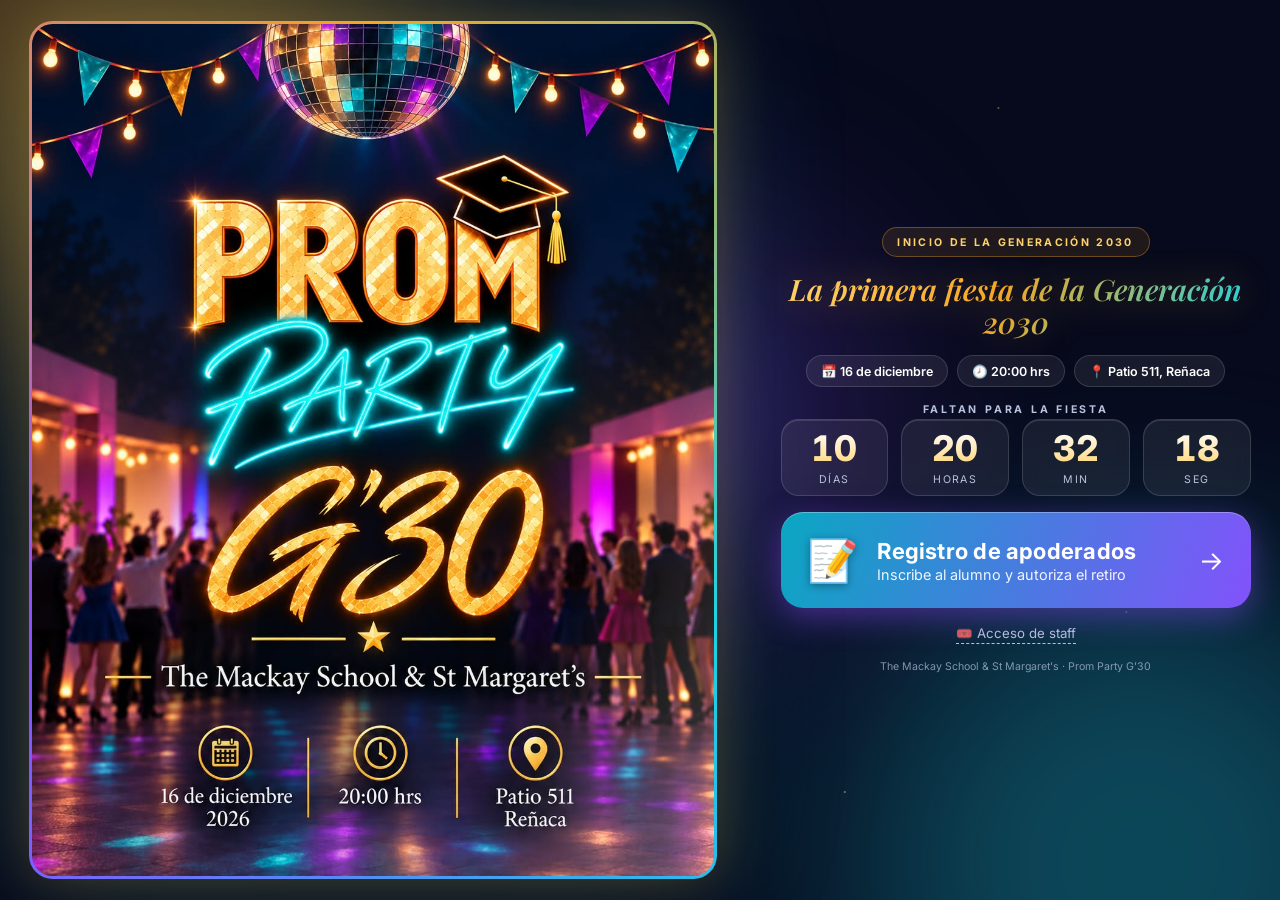
==== index.html @ 3378c344 "Velocidad: nombre al instante, correo aparte, portada y asistencia casi en vivo; grafo primero y cur" ====
<!doctype html>
<html lang="es">
<head>
<meta charset="utf-8">
<meta name="viewport" content="width=device-width, initial-scale=1, viewport-fit=cover">
<title>Prom Party G'30 · La primera fiesta de la Generación 2030</title>
<meta name="description" content="Miércoles 16 de diciembre de 2026 · 20:00 hrs · Patio 511, Reñaca. Regístrate, sube tus fotos y revive la noche en que comienza la Generación 2030.">
<meta name="theme-color" content="#070a1c">
<meta name="color-scheme" content="dark">
<link rel="canonical" href="https://promo-stm-mackay-30.github.io/">
<link rel="icon" href="flyer.jpg">
<link rel="apple-touch-icon" href="flyer.jpg">

<!-- Vista previa al compartir (WhatsApp, Facebook, Instagram, Telegram, iMessage) -->
<meta property="og:type" content="website">
<meta property="og:site_name" content="Promo G'30 · The Mackay School & St Margaret's">
<meta property="og:locale" content="es_CL">
<meta property="og:url" content="https://promo-stm-mackay-30.github.io/">
<meta property="og:title" content="✨ Prom Party G'30 · La primera fiesta de la Generación 2030">
<meta property="og:description" content="📅 16 de diciembre · 🕗 20:00 hrs · 📍 Patio 511, Reñaca. Entra, regístrate y sé parte del inicio de la Generación 2030.">
<meta property="og:image" content="https://promo-stm-mackay-30.github.io/og-image.jpg">
<meta property="og:image:secure_url" content="https://promo-stm-mackay-30.github.io/og-image.jpg">
<meta property="og:image:type" content="image/jpeg">
<meta property="og:image:width" content="1200">
<meta property="og:image:height" content="630">
<meta property="og:image:alt" content="Flyer de la Prom Party G'30 · The Mackay School & St Margaret's · 16 de diciembre de 2026, 20:00 hrs, Patio 511 Reñaca">
<meta name="twitter:card" content="summary_large_image">
<meta name="twitter:title" content="✨ Prom Party G'30 · La primera fiesta de la Generación 2030">
<meta name="twitter:description" content="📅 16 de diciembre · 🕗 20:00 hrs · 📍 Patio 511, Reñaca">
<meta name="twitter:image" content="https://promo-stm-mackay-30.github.io/og-image.jpg">
<link rel="preconnect" href="https://fonts.googleapis.com">
<link rel="preconnect" href="https://fonts.gstatic.com" crossorigin>
<link href="https://fonts.googleapis.com/css2?family=Inter:wght@400;600;700;800&family=Playfair+Display:ital,wght@1,600&display=swap" rel="stylesheet">
<style>
  /* ============================================================
     EDITA AQUÍ LOS COLORES DE LA PROMO
     ============================================================ */
  :root {
    --oro:   #f5a623;
    --oro-2: #ffd36b;
    --cian:  #19d3e6;
    --viol:  #8a4dff;
    --fondo: #070a1c;
    --texto: #ffffff;
    --suave: #b9c3de;
    --vidrio: rgba(255,255,255,.07);
    --borde:  rgba(255,255,255,.14);
  }

  * { box-sizing: border-box; margin: 0; padding: 0; }
  /* Escala todo según el tamaño de pantalla: portátil 15,4", 17" y 27" */
  html { font-size: clamp(13px, min(1.95vh, 1.15vw), 26px); }
  html, body { height: 100%; }
  body {
    font-family: 'Inter', system-ui, sans-serif;
    background: var(--fondo);
    color: var(--texto);
    height: 100vh; height: 100dvh;
    overflow: hidden;
    display: grid;
    grid-template: minmax(0, 1fr) / minmax(0, 1fr);
    place-items: center;
    padding: max(1.4rem, env(safe-area-inset-top)) 2rem max(1.4rem, env(safe-area-inset-bottom));
    position: relative;
  }

  /* ---------- Fondo aurora ---------- */
  .aurora { position: fixed; inset: 0; z-index: 0; overflow: hidden; pointer-events: none; }
  .aurora i {
    position: absolute; border-radius: 50%; filter: blur(110px); opacity: .5;
    width: 46vmax; height: 46vmax;
    animation: flota 18s ease-in-out infinite alternate;
  }
  .aurora i:nth-child(1) { background: var(--oro);  top: -18vmax; left: -14vmax; opacity: .32; }
  .aurora i:nth-child(2) { background: var(--cian); bottom: -20vmax; right: -12vmax; opacity: .30; animation-delay: -6s; }
  .aurora i:nth-child(3) { background: var(--viol); top: 25%; left: 38%; width: 30vmax; height: 30vmax; opacity: .28; animation-delay: -11s; }
  @keyframes flota { to { transform: translate(5vmax, 4vmax) scale(1.15); } }
  .estrellas {
    position: fixed; inset: 0; z-index: 0; pointer-events: none; opacity: .55;
    background-image:
      radial-gradient(1.5px 1.5px at 12% 22%, #fff, transparent),
      radial-gradient(1.5px 1.5px at 78% 12%, var(--oro-2), transparent),
      radial-gradient(1px 1px at 33% 78%, #fff, transparent),
      radial-gradient(1.5px 1.5px at 88% 68%, var(--cian), transparent),
      radial-gradient(1px 1px at 55% 40%, #fff, transparent),
      radial-gradient(1px 1px at 6% 62%, var(--oro-2), transparent),
      radial-gradient(1.5px 1.5px at 66% 88%, #fff, transparent);
    animation: titila 4s ease-in-out infinite alternate;
  }
  @keyframes titila { to { opacity: .2; } }

  /* ---------- Layout ---------- */
  .escena {
    position: relative; z-index: 1;
    display: grid;
    grid-template-columns: auto minmax(0, 40rem);
    grid-template-rows: minmax(0, 1fr);
    justify-content: center;
    align-items: center;
    gap: clamp(2rem, 5vw, 6rem);
    width: min(100%, 120rem);
    align-self: stretch;
    min-height: 0;
  }

  /* Flyer a la izquierda */
  .flyer-cell {
    position: relative; min-height: 0;
    height: 100%; max-height: 62rem;
    aspect-ratio: 1122 / 1402;
    justify-self: end; align-self: center;
  }
  .flyer {
    position: absolute; inset: 0; margin: auto;
    height: 100%;
    aspect-ratio: 1122 / 1402;
    max-width: 100%;
    border-radius: 1.6rem;
    padding: 3px;
    background: conic-gradient(from var(--giro, 0deg), var(--oro), var(--cian), var(--viol), var(--oro));
    box-shadow: 0 0 4rem rgba(245,166,35,.28), 0 0 9rem rgba(25,211,230,.18);
    animation: gira 8s linear infinite, aparece .9s cubic-bezier(.2,.8,.2,1) both;
  }
  @property --giro { syntax: '<angle>'; inherits: false; initial-value: 0deg; }
  @keyframes gira { to { --giro: 360deg; } }
  .flyer img { display: block; width: 100%; height: 100%; object-fit: cover; border-radius: calc(1.6rem - 3px); }
  .flyer::after {   /* brillo que cruza */
    content: ""; position: absolute; inset: 3px; border-radius: calc(1.6rem - 3px);
    background: linear-gradient(115deg, transparent 38%, rgba(255,255,255,.22) 50%, transparent 62%);
    background-size: 250% 100%;
    animation: brillo 6s ease-in-out infinite;
    pointer-events: none;
  }
  @keyframes brillo { 0%, 55% { background-position: 150% 0; } 100% { background-position: -100% 0; } }
  @keyframes aparece { from { opacity: 0; transform: translateY(2rem) scale(.97); } }

  /* Panel a la derecha */
  .panel {
    display: flex; flex-direction: column; justify-content: center;
    gap: 1.7rem;
    width: min(100%, 40rem);
    justify-self: start;
    text-align: center;
    animation: aparece .9s .15s cubic-bezier(.2,.8,.2,1) both;
  }
  .chip {
    align-self: center;
    font-size: .72rem; font-weight: 700; letter-spacing: .22em; text-transform: uppercase;
    color: var(--oro-2);
    padding: .5rem 1rem; border-radius: 99px;
    background: rgba(245,166,35,.1); border: 1px solid rgba(245,166,35,.35);
  }
  .lema {
    font-family: 'Playfair Display', serif; font-style: italic; font-weight: 600;
    font-size: 2.5rem; line-height: 1.12;
    background: linear-gradient(120deg, var(--oro-2), var(--oro) 45%, var(--cian));
    -webkit-background-clip: text; background-clip: text; color: transparent;
    filter: drop-shadow(0 0 1.2rem rgba(245,166,35,.35));
  }
  .etiqueta { font-size: .72rem; font-weight: 700; letter-spacing: .26em; text-transform: uppercase; color: var(--suave); margin-bottom: -.9rem; }
  .datos { display: flex; justify-content: center; flex-wrap: wrap; gap: .6rem; }
  .datos span {
    font-size: .85rem; font-weight: 600; padding: .5rem .95rem; border-radius: 99px;
    background: var(--vidrio); border: 1px solid var(--borde); white-space: nowrap;
  }
  .btn .flecha { margin-left: auto; font-size: 1.3rem; opacity: .7; transition: transform .2s; }
  .btn:hover .flecha { transform: translateX(.3rem); opacity: 1; }
  .sr-only { position: absolute; width: 1px; height: 1px; overflow: hidden; clip: rect(0 0 0 0); white-space: nowrap; }

  .countdown { display: grid; grid-template-columns: repeat(4, 1fr); gap: .9rem; }
  .countdown div {
    background: var(--vidrio); border: 1px solid var(--borde);
    border-radius: 1.2rem; padding: 1.1rem 0 .9rem;
    backdrop-filter: blur(10px); -webkit-backdrop-filter: blur(10px);
    box-shadow: inset 0 1px 0 rgba(255,255,255,.12);
  }
  .countdown b {
    display: block; font-size: 3.2rem; font-weight: 800; font-variant-numeric: tabular-nums; line-height: 1.1;
    background: linear-gradient(180deg, #fff, var(--oro-2));
    -webkit-background-clip: text; background-clip: text; color: transparent;
  }
  .countdown span { font-size: .72rem; color: var(--suave); text-transform: uppercase; letter-spacing: .14em; }
  .mensaje-post { font-size: 1.1rem; font-weight: 600; }

  .botones { display: flex; flex-direction: column; gap: 1rem; }
  .btn {
    position: relative; overflow: hidden;
    display: flex; align-items: center; gap: 1.1rem;
    padding: 1.3rem 1.5rem; border-radius: 1.3rem;
    text-decoration: none; color: var(--texto); text-align: left;
    background: var(--vidrio); border: 1px solid var(--borde);
    backdrop-filter: blur(10px); -webkit-backdrop-filter: blur(10px);
    transition: transform .2s ease, box-shadow .2s ease, background .2s ease;
  }
  .btn:hover { transform: translateY(-3px); background: rgba(255,255,255,.11); box-shadow: 0 .8rem 2rem rgba(25,211,230,.18); }
  .btn:active { transform: scale(.98); }
  .btn.principal {
    color: #1a1204; border: none;
    background: linear-gradient(110deg, var(--oro), var(--oro-2) 50%, var(--oro));
    background-size: 200% 100%;
    animation: shimmer 4s linear infinite;
    box-shadow: 0 .6rem 2.2rem rgba(245,166,35,.4);
  }
  .btn.principal:hover { box-shadow: 0 .9rem 2.8rem rgba(245,166,35,.6); }
  @keyframes shimmer { to { background-position: -200% 0; } }
  .btn.registro {
    border: none; color: #fff;
    background: linear-gradient(110deg, #0aa7c2, var(--viol) 55%, #0aa7c2);
    background-size: 200% 100%;
    animation: shimmer 5s linear infinite;
    box-shadow: 0 .6rem 2.2rem rgba(138,77,255,.45), inset 0 1px 0 rgba(255,255,255,.3);
  }
  .btn.registro:hover { box-shadow: 0 .9rem 2.8rem rgba(138,77,255,.65), inset 0 1px 0 rgba(255,255,255,.3); }
  .btn .icono { font-size: 2.3rem; line-height: 1; }
  .btn strong { display: block; font-size: 1.3rem; font-weight: 700; }
  .btn small { display: block; font-size: .9rem; opacity: .8; margin-top: .2rem; }

  .staff {
    align-self: center;
    font-size: .9rem; color: var(--suave); text-decoration: none;
    border-bottom: 1px dashed var(--suave); padding-bottom: 2px;
    transition: color .2s;
  }
  .staff:hover { color: var(--cian); border-color: var(--cian); }
  footer { font-size: .72rem; color: var(--suave); opacity: .7; }

  /* ---------- Botones: acabado definido y táctil ---------- */
  .botones { gap: 1.4rem; }
  .btn {
    --edge: rgba(0,0,0,.45);
    cursor: pointer; -webkit-tap-highlight-color: transparent;
    border: 1px solid rgba(255,255,255,.28);
    box-shadow: 0 .35rem 0 var(--edge), 0 1rem 1.8rem rgba(0,0,0,.35), inset 0 1px 0 rgba(255,255,255,.28);
    transition: transform .18s cubic-bezier(.2,.8,.2,1), box-shadow .18s ease, filter .18s ease;
  }
  .btn::after {   /* destello que cruza al pasar el dedo o el mouse */
    content: ""; position: absolute; inset: 0; pointer-events: none;
    background: linear-gradient(105deg, transparent 35%, rgba(255,255,255,.35) 50%, transparent 65%);
    transform: translateX(-120%); transition: transform .6s ease;
  }
  .btn .icono { transition: transform .25s cubic-bezier(.2,.8,.2,1); filter: drop-shadow(0 .2rem .3rem rgba(0,0,0,.35)); }
  .btn:hover, .btn.principal:hover, .btn.registro:hover {
    transform: translateY(-.25rem);
    filter: brightness(1.1);
    box-shadow: 0 .6rem 0 var(--edge), 0 1.4rem 2.4rem rgba(0,0,0,.4), 0 0 2.4rem var(--brillo, rgba(25,211,230,.35)), inset 0 1px 0 rgba(255,255,255,.35);
  }
  .btn:hover::after { transform: translateX(120%); }
  .btn:hover .icono { transform: scale(1.18) rotate(-6deg); }
  .btn:active, .btn.principal:active, .btn.registro:active {
    transform: translateY(.3rem) scale(.985);
    filter: brightness(.95);
    box-shadow: 0 .05rem 0 var(--edge), 0 .3rem .8rem rgba(0,0,0,.35), inset 0 .15rem .5rem rgba(0,0,0,.25);
  }
  .btn:focus-visible { outline: 3px solid var(--cian); outline-offset: 4px; }
  .btn.principal { --edge: #a86a0c; --brillo: rgba(245,166,35,.55); }
  .btn.registro  { --edge: #4a24a8; --brillo: rgba(138,77,255,.6); }
  .btn:not(.principal):not(.registro) { --edge: rgba(0,0,0,.55); background: rgba(255,255,255,.1); }
  .btn[hidden] { display: none; }

  /* Botón de registro como protagonista: más grande, con pulso de luz */
  .btn.registro { padding: 1.7rem 1.8rem; border-radius: 1.5rem; gap: 1.3rem; }
  .btn.registro .icono { font-size: 2.8rem; }
  .btn.registro strong { font-size: 1.5rem; letter-spacing: .01em; }
  .btn.registro small { font-size: .98rem; opacity: .92; }
  .btn.registro .flecha { font-size: 1.8rem; opacity: 1; }
  .btn.registro::before {   /* halo que respira alrededor del botón */
    content: ""; position: absolute; inset: -2px; border-radius: inherit; pointer-events: none;
    box-shadow: 0 0 0 0 rgba(138,77,255,.55);
    animation: latido 2.4s ease-out infinite;
  }
  @keyframes latido { 0% { box-shadow: 0 0 0 0 rgba(138,77,255,.55); } 70%, 100% { box-shadow: 0 0 0 1.1rem rgba(138,77,255,0); } }

  /* ---------- Fiesta o simulacro en curso (lo activa el staff desde el panel) ---------- */
  .en-vivo {
    position: fixed; z-index: 5; top: max(.8rem, env(safe-area-inset-top)); right: max(.8rem, env(safe-area-inset-right));
    display: inline-flex; align-items: center; gap: .55rem;
    font-size: .8rem; font-weight: 800; letter-spacing: .14em; text-transform: uppercase;
    padding: .55rem 1rem; border-radius: 99px; color: #fff;
    background: linear-gradient(110deg, #ff3d7f, var(--viol));
    box-shadow: 0 .4rem 1.6rem rgba(255,61,127,.45), inset 0 1px 0 rgba(255,255,255,.35);
    animation: aparece .6s cubic-bezier(.2,.8,.2,1) both;
  }
  .en-vivo.sim { background: rgba(138,77,255,.25); border: 1px dashed rgba(200,170,255,.8); color: #e4d6ff; box-shadow: none; }
  .en-vivo i, .vivo .punto { width: .6rem; height: .6rem; border-radius: 50%; background: #fff; box-shadow: 0 0 0 0 rgba(255,255,255,.7); animation: punto 1.4s ease-out infinite; flex: none; }
  @keyframes punto { 70%, 100% { box-shadow: 0 0 0 .55rem rgba(255,255,255,0); } }
  .en-vivo[hidden], .vivo[hidden], .countdown[hidden], .mensaje-post[hidden], .etiqueta[hidden] { display: none; }
  .vivo {
    display: flex; align-items: center; justify-content: center; gap: .8rem;
    padding: 1.15rem 1.3rem; border-radius: 1.3rem; text-decoration: none; color: #fff; font-weight: 800; font-size: 1.2rem;
    background: linear-gradient(110deg, #ff3d7f, var(--viol) 55%, #ff3d7f); background-size: 200% 100%; animation: shimmer 4s linear infinite;
    border: 1px solid rgba(255,255,255,.3);
    box-shadow: 0 .35rem 0 #6b1d6e, 0 1rem 2rem rgba(255,61,127,.35), inset 0 1px 0 rgba(255,255,255,.35);
    transition: transform .18s, filter .18s;
  }
  .vivo:hover { transform: translateY(-.2rem); filter: brightness(1.1); }
  .vivo:active { transform: translateY(.3rem); }
  .vivo small { display: block; font-size: .78rem; font-weight: 600; opacity: .85; }
  .vivo.sim { background: rgba(138,77,255,.22); border: 1px dashed rgba(200,170,255,.8); box-shadow: 0 .35rem 0 rgba(0,0,0,.45); animation: none; font-size: 1rem; }
  .vivo.sim .punto { background: #d8c6ff; }

  /* ---------- Aviso "en construcción" ---------- */
  .aviso {
    position: fixed; inset: 0; z-index: 10; display: grid; place-items: center; padding: 1.5rem;
    background: rgba(4,6,18,.72); backdrop-filter: blur(8px); -webkit-backdrop-filter: blur(8px);
    opacity: 0; visibility: hidden; transition: opacity .25s ease, visibility .25s;
  }
  .aviso.abierto { opacity: 1; visibility: visible; }
  .aviso-caja {
    width: min(100%, 24rem); text-align: center; padding: 2rem 1.6rem 1.6rem; border-radius: 1.6rem;
    background: linear-gradient(160deg, rgba(30,36,72,.96), rgba(10,14,36,.98));
    border: 1px solid rgba(245,166,35,.45);
    box-shadow: 0 0 3rem rgba(245,166,35,.25), 0 2rem 4rem rgba(0,0,0,.5);
    transform: translateY(1.2rem) scale(.94); transition: transform .3s cubic-bezier(.2,.9,.3,1.3);
  }
  .aviso.abierto .aviso-caja { transform: none; }
  .aviso-caja .ico { font-size: 3rem; display: block; margin-bottom: .6rem; animation: balanceo 1.6s ease-in-out infinite; }
  @keyframes balanceo { 50% { transform: rotate(-10deg) scale(1.08); } }
  .aviso-caja h2 { font-size: 1.4rem; margin-bottom: .5rem; background: linear-gradient(120deg, var(--oro-2), var(--cian)); -webkit-background-clip: text; background-clip: text; color: transparent; }
  .aviso-caja p { color: var(--suave); font-size: 1rem; line-height: 1.45; margin-bottom: 1.4rem; }
  .aviso-caja button {
    cursor: pointer; font: inherit; font-weight: 700; color: #1a1204; border: none; border-radius: 99px; padding: .8rem 2.2rem;
    background: linear-gradient(110deg, var(--oro), var(--oro-2)); box-shadow: 0 .25rem 0 #a86a0c;
    transition: transform .15s, box-shadow .15s;
  }
  .aviso-caja button:active { transform: translateY(.2rem); box-shadow: 0 .05rem 0 #a86a0c; }

  /* ---------- Móvil / pantallas verticales ---------- */
  @media (max-width: 860px), (max-aspect-ratio: 1/1) {
    html { font-size: clamp(12px, min(2.15vh, 3.6vw), 17px); }
    body { padding: max(.9rem, env(safe-area-inset-top)) 1.1rem max(.9rem, env(safe-area-inset-bottom)); }
    .escena {
      grid-template-columns: minmax(0, 1fr);
      grid-template-rows: minmax(0, 1fr) auto;
      gap: 1.1rem;
      justify-items: center;
    }
    .flyer-cell { width: 100%; max-height: none; aspect-ratio: auto; justify-self: stretch; align-self: stretch; }
    .panel { gap: .9rem; width: 100%; max-width: 30rem; }
    .chip, .datos, .etiqueta, .btn .flecha { display: none; }
    .panel { justify-self: center; }
    .lema { font-size: 1.5rem; }
    .countdown { gap: .5rem; }
    .countdown div { padding: .55rem 0 .45rem; border-radius: .85rem; }
    .countdown b { font-size: 1.7rem; }
    .countdown span { font-size: .6rem; }
    .botones { flex-direction: row; flex-wrap: wrap; gap: .9rem .7rem; }
    .btn.registro { flex: 1 1 100%; flex-direction: row; align-items: center; padding: 1rem 1.1rem; gap: .9rem; }
    .btn.registro .icono { font-size: 2.1rem; }
    .btn.registro strong { font-size: 1.1rem; }
    .btn.registro small { font-size: .8rem; }
    .btn { flex: 1; flex-direction: column; align-items: flex-start; gap: .35rem; padding: .8rem .9rem; border-radius: 1rem; }
    .btn .icono { font-size: 1.6rem; }
    .btn strong { font-size: .95rem; }
    .btn small { font-size: .7rem; }
    footer { display: none; }
    .vivo { padding: .9rem 1rem; font-size: 1.05rem; }
    .vivo.sim { font-size: .9rem; padding: .7rem .9rem; }
    .en-vivo { font-size: .68rem; padding: .45rem .8rem; }
  }
  @media (max-height: 640px) and (max-width: 860px) { .lema { display: none; } }
  /* Pantallas anchas pero bajas: compactar para que siga sin scroll */
  @media (min-width: 861px) and (min-aspect-ratio: 1/1) {
    .panel { gap: 1.1rem; }
    .lema { font-size: 2rem; }
    .countdown b { font-size: 2.4rem; }
    .countdown div { padding: .7rem 0 .55rem; }
    .btn { padding: .85rem 1.2rem; }
    .btn .icono { font-size: 1.8rem; }
    .btn strong { font-size: 1.1rem; }
    .botones { gap: 1.25rem; }
  }

  @media (prefers-reduced-motion: reduce) {
    *, *::before, *::after { animation: none !important; transition: none !important; }
  }
</style>
</head>
<body>
<div class="aurora" aria-hidden="true"><i></i><i></i><i></i></div>
<div class="en-vivo" id="en-vivo" role="status" hidden><i></i><span id="en-vivo-txt"></span></div>
<div class="estrellas" aria-hidden="true"></div>

<div class="escena">
  <div class="flyer-cell">
    <div class="flyer">
      <img src="flyer.jpg" alt="Flyer Prom Party G'30 · The Mackay School & St Margaret's · 16 de diciembre de 2026, 20:00 hrs, Patio 511 Reñaca">
    </div>
  </div>

  <main class="panel">
    <span class="chip">Inicio de la Generación 2030</span>
    <h1 class="sr-only" id="titulo"></h1>
    <p class="sr-only" id="colegio"></p>
    <p class="lema" id="lema"></p>

    <div class="datos"><span>📅 16 de diciembre</span><span>🕗 20:00 hrs</span><span>📍 Patio 511, Reñaca</span></div>
    <p class="etiqueta" id="etiqueta">Faltan para la fiesta</p>
    <div class="countdown" id="countdown" hidden>
      <div><b id="d">0</b><span>días</span></div>
      <div><b id="h">0</b><span>horas</span></div>
      <div><b id="m">0</b><span>min</span></div>
      <div><b id="s">0</b><span>seg</span></div>
    </div>
    <p class="mensaje-post" id="mensaje-post" hidden></p>
    <a class="vivo" id="link-vivo" href="asistencia.html" hidden><span class="punto"></span><span><span id="vivo-txt">Ver asistencia en tiempo real</span><small id="vivo-sub"></small></span></a>

    <div class="botones">
      <a class="btn registro" id="link-registro" target="_blank" rel="noopener">
        <span class="icono">📝</span>
        <span><strong>Registro de apoderados</strong><small>Inscribe al alumno y autoriza el retiro</small></span>
        <span class="flecha">→</span>
      </a>
      <!-- Ocultos por ahora (solo funciona el registro). Para mostrarlos: quitar "hidden" y poner los links en PROMO. -->
      <a class="btn principal" id="link-subir" target="_blank" rel="noopener" hidden>
        <span class="icono">📸</span>
        <span><strong>Subir fotos y videos</strong><small>Comparte lo que grabaste</small></span>
        <span class="flecha">→</span>
      </a>
      <a class="btn" id="link-ver" target="_blank" rel="noopener" hidden>
        <span class="icono">🖼️</span>
        <span><strong>Ver el álbum</strong><small>Todas las fotos de la promo</small></span>
        <span class="flecha">→</span>
      </a>
    </div>

    <a class="staff" id="link-staff" target="_blank" rel="noopener">🎟️ Acceso de staff</a>
    <footer id="footer"></footer>
  </main>
</div>

<div class="aviso" id="aviso" role="dialog" aria-modal="true" aria-labelledby="aviso-titulo">
  <div class="aviso-caja">
    <span class="ico">🚧</span>
    <h2 id="aviso-titulo">Sección en construcción</h2>
    <p>Estamos preparando esto para ti. Muy pronto estará disponible aquí.</p>
    <button type="button" id="aviso-cerrar">Entendido</button>
  </div>
</div>

<script src="config.js"></script>
<script>
/* ============================================================
   EDITA AQUÍ LOS DATOS DE LA PROMO
   ============================================================ */
const PROMO = {
  colegio:    "The Mackay School & St Margaret's",
  titulo:     "Prom Party G'30",
  lema:       "La primera fiesta de la Generación 2030",
  fechaFiesta: "2026-12-16T20:00:00-03:00",   // 16 de diciembre 2026, 20:00 hrs (hora Chile)
  linkRegistro: "registro.html",                        // formulario propio de registro de apoderados
  linkSubir:  "https://photos.app.goo.gl/REEMPLAZAR",  // álbum compartido de Google Fotos (con colaboración)
  linkVer:    "https://photos.app.goo.gl/REEMPLAZAR",  // puede ser el mismo link del álbum
  linkStaff:  "escaner.html",                          // escáner de puerta (staff, con PIN)
};
/* ============================================================ */

/* Al escanear una pulsera se llega con "#token": se quita de la barra para que no quede visible. */
if (location.hash.length > 1) history.replaceState(null, "", location.pathname + location.search);

document.getElementById("colegio").textContent = PROMO.colegio;
document.getElementById("titulo").textContent = PROMO.titulo;
document.getElementById("lema").textContent = PROMO.lema;
document.getElementById("link-registro").href = PROMO.linkRegistro;
document.getElementById("link-subir").href = PROMO.linkSubir;
document.getElementById("link-ver").href = PROMO.linkVer;
document.getElementById("link-staff").href = PROMO.linkStaff;
document.querySelectorAll("a.btn, a.staff").forEach(a => { if (!/^https?:/.test(a.getAttribute("href"))) a.removeAttribute("target"); });
document.getElementById("footer").textContent = PROMO.colegio + " · " + PROMO.titulo;

/* Mientras un link siga siendo REEMPLAZAR, el botón muestra el aviso "en construcción".
   Al poner el link real en PROMO, el botón funciona solo. */
const aviso = document.getElementById("aviso");
const cerrarAviso = () => aviso.classList.remove("abierto");
document.querySelectorAll("a.btn, a.staff").forEach(a => {
  a.addEventListener("click", e => {
    if (a.href.includes("REEMPLAZAR")) {
      e.preventDefault();
      aviso.classList.add("abierto");
      document.getElementById("aviso-cerrar").focus();
    }
  });
});
document.getElementById("aviso-cerrar").addEventListener("click", cerrarAviso);
aviso.addEventListener("click", e => { if (e.target === aviso) cerrarAviso(); });
document.addEventListener("keydown", e => { if (e.key === "Escape") cerrarAviso(); });

const fiesta = new Date(PROMO.fechaFiesta).getTime();
const cd = document.getElementById("countdown");
const post = document.getElementById("mensaje-post");

let modoEvento = "";   // "" | "fiesta" | "simulacro": lo activa el staff y lo informa el servidor

function tick() {
  const diff = fiesta - Date.now();
  if (isNaN(fiesta)) return;
  if (modoEvento === "fiesta") { cd.hidden = true; post.hidden = true; return; }   // en la fiesta real el contador da paso a la asistencia
  if (diff <= 0) {
    cd.hidden = true;
    post.hidden = false;
    const horasDesde = -diff / 36e5;
    post.textContent = horasDesde < 10 ? "🎉 ¡La fiesta es ahora!" : "💜 Gracias por esa noche. Sube tus fotos y revívela.";
    return;
  }
  cd.hidden = false;
  post.hidden = true;
  document.getElementById("d").textContent = Math.floor(diff / 864e5);
  document.getElementById("h").textContent = Math.floor(diff / 36e5) % 24;
  document.getElementById("m").textContent = Math.floor(diff / 6e4) % 60;
  document.getElementById("s").textContent = Math.floor(diff / 1e3) % 60;
}
tick();
setInterval(tick, 1000);

/* Fiesta o simulacro en curso: aviso en la esquina y botón para ver la asistencia en vivo. Todo lo demás queda igual. */
function pintarEvento(m) {
  modoEvento = m === "fiesta" || m === "simulacro" ? m : "";
  const sim = modoEvento === "simulacro", on = !!modoEvento;
  const badge = document.getElementById("en-vivo"), link = document.getElementById("link-vivo");
  badge.hidden = link.hidden = !on;
  badge.classList.toggle("sim", sim); link.classList.toggle("sim", sim);
  document.getElementById("en-vivo-txt").textContent = sim ? "Simulacro" : "¡La fiesta comenzó!";
  document.getElementById("vivo-txt").textContent = sim ? "Ver registro del simulacro en tiempo real" : "Ver asistencia en tiempo real";
  document.getElementById("vivo-sub").textContent = sim ? "Prueba del sistema · no son datos reales" : "Quién está en la fiesta y quién ya se fue";
  document.getElementById("etiqueta").hidden = modoEvento === "fiesta";
  tick();
}
const VID = Math.random().toString(36).slice(2, 10);
let esperaEvento = 8, relojEvento = null, consultando = false;   // el servidor ajusta la espera según cuántos miran
async function consultarEvento() {
  clearTimeout(relojEvento);
  if (!window.API_URL || consultando) return;
  consultando = true;
  if (!document.hidden) {
    try {
      const r = await (await fetch(window.API_URL, { method: "POST", body: JSON.stringify({ accion: "evento", vid: VID }) })).json();
      if (r && r.ok) { pintarEvento(r.modo); if (r.cada) esperaEvento = r.cada; }
    } catch (_) {}
  }
  consultando = false;
  relojEvento = setTimeout(consultarEvento, esperaEvento * 1000 * (.9 + Math.random() * .2));
}
consultarEvento();
document.addEventListener("visibilitychange", () => { if (!document.hidden) consultarEvento(); });
</script>
</body>
</html>
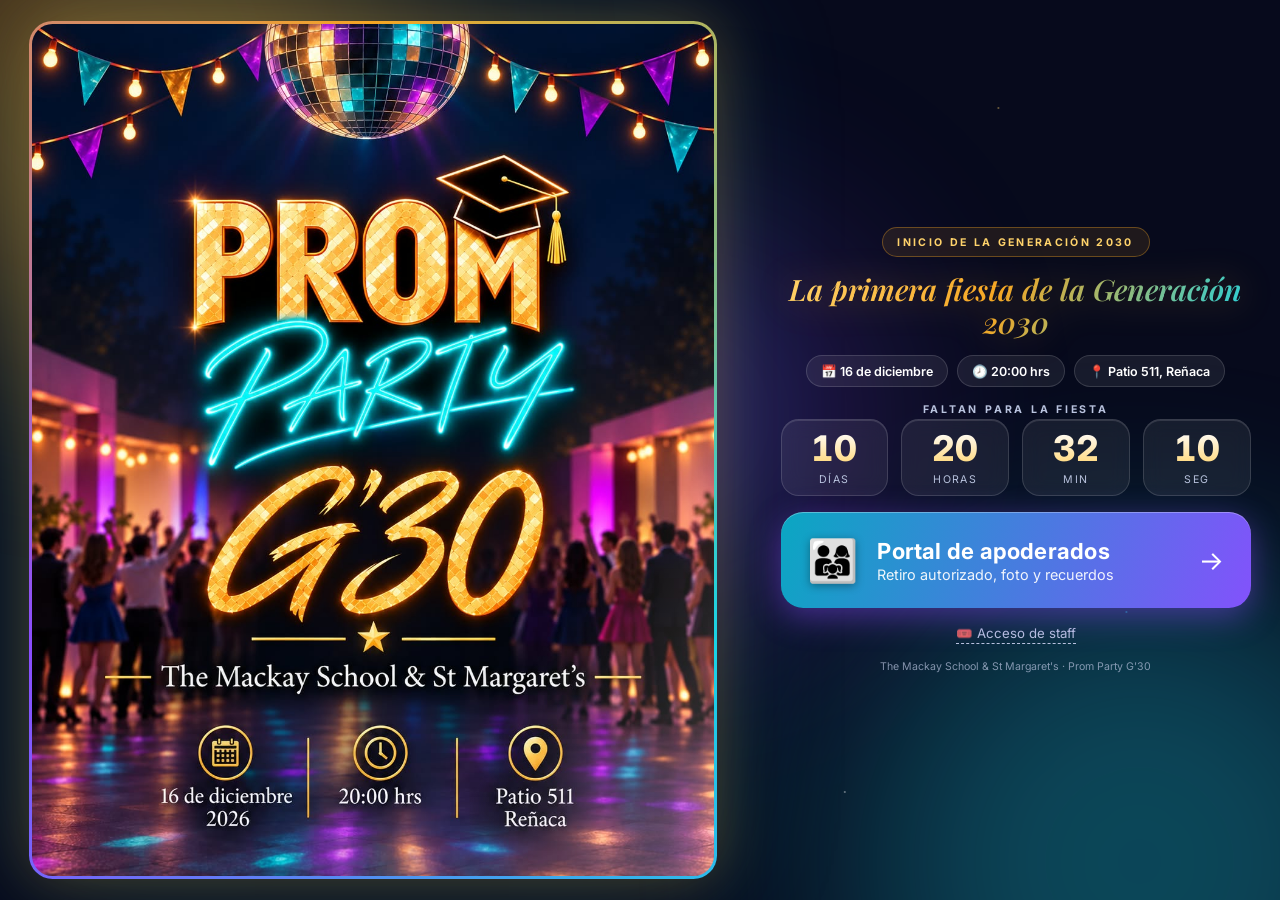
==== commit 8378230d: "Portal de apoderados; el registro pasa al panel de staff Co-Authored-By: Claude Sonnet 5.5 <noreply@" ====
--- a/index.html
+++ b/index.html
@@ -4,7 +4,7 @@
 <meta charset="utf-8">
 <meta name="viewport" content="width=device-width, initial-scale=1, viewport-fit=cover">
 <title>Prom Party G'30 · La primera fiesta de la Generación 2030</title>
-<meta name="description" content="Miércoles 16 de diciembre de 2026 · 20:00 hrs · Patio 511, Reñaca. Regístrate, sube tus fotos y revive la noche en que comienza la Generación 2030.">
+<meta name="description" content="Miércoles 16 de diciembre de 2026 · 20:00 hrs · Patio 511, Reñaca. Portal de apoderados, asistencia y recuerdos de la noche en que comienza la Generación 2030.">
 <meta name="theme-color" content="#070a1c">
 <meta name="color-scheme" content="dark">
 <link rel="canonical" href="https://promo-stm-mackay-30.github.io/">
@@ -17,7 +17,7 @@
 <meta property="og:locale" content="es_CL">
 <meta property="og:url" content="https://promo-stm-mackay-30.github.io/">
 <meta property="og:title" content="✨ Prom Party G'30 · La primera fiesta de la Generación 2030">
-<meta property="og:description" content="📅 16 de diciembre · 🕗 20:00 hrs · 📍 Patio 511, Reñaca. Entra, regístrate y sé parte del inicio de la Generación 2030.">
+<meta property="og:description" content="📅 16 de diciembre · 🕗 20:00 hrs · 📍 Patio 511, Reñaca. Entra y sé parte del inicio de la Generación 2030.">
 <meta property="og:image" content="https://promo-stm-mackay-30.github.io/og-image.jpg">
 <meta property="og:image:secure_url" content="https://promo-stm-mackay-30.github.io/og-image.jpg">
 <meta property="og:image:type" content="image/jpeg">
@@ -405,9 +405,9 @@
     <a class="vivo" id="link-vivo" href="asistencia.html" hidden><span class="punto"></span><span><span id="vivo-txt">Ver asistencia en tiempo real</span><small id="vivo-sub"></small></span></a>
 
     <div class="botones">
-      <a class="btn registro" id="link-registro" target="_blank" rel="noopener">
-        <span class="icono">📝</span>
-        <span><strong>Registro de apoderados</strong><small>Inscribe al alumno y autoriza el retiro</small></span>
+      <a class="btn registro" id="link-portal" target="_blank" rel="noopener">
+        <span class="icono">👨‍👩‍👧</span>
+        <span><strong>Portal de apoderados</strong><small>Retiro autorizado, foto y recuerdos</small></span>
         <span class="flecha">→</span>
       </a>
       <!-- Ocultos por ahora (solo funciona el registro). Para mostrarlos: quitar "hidden" y poner los links en PROMO. -->
@@ -447,7 +447,7 @@
   titulo:     "Prom Party G'30",
   lema:       "La primera fiesta de la Generación 2030",
   fechaFiesta: "2026-12-16T20:00:00-03:00",   // 16 de diciembre 2026, 20:00 hrs (hora Chile)
-  linkRegistro: "registro.html",                        // formulario propio de registro de apoderados
+  linkPortal: "apoderados.html",                        // portal de apoderados (el registro quedó en el panel de staff → Más)
   linkSubir:  "https://photos.app.goo.gl/REEMPLAZAR",  // álbum compartido de Google Fotos (con colaboración)
   linkVer:    "https://photos.app.goo.gl/REEMPLAZAR",  // puede ser el mismo link del álbum
   linkStaff:  "escaner.html",                          // escáner de puerta (staff, con PIN)
@@ -460,7 +460,7 @@
 document.getElementById("colegio").textContent = PROMO.colegio;
 document.getElementById("titulo").textContent = PROMO.titulo;
 document.getElementById("lema").textContent = PROMO.lema;
-document.getElementById("link-registro").href = PROMO.linkRegistro;
+document.getElementById("link-portal").href = PROMO.linkPortal;
 document.getElementById("link-subir").href = PROMO.linkSubir;
 document.getElementById("link-ver").href = PROMO.linkVer;
 document.getElementById("link-staff").href = PROMO.linkStaff;
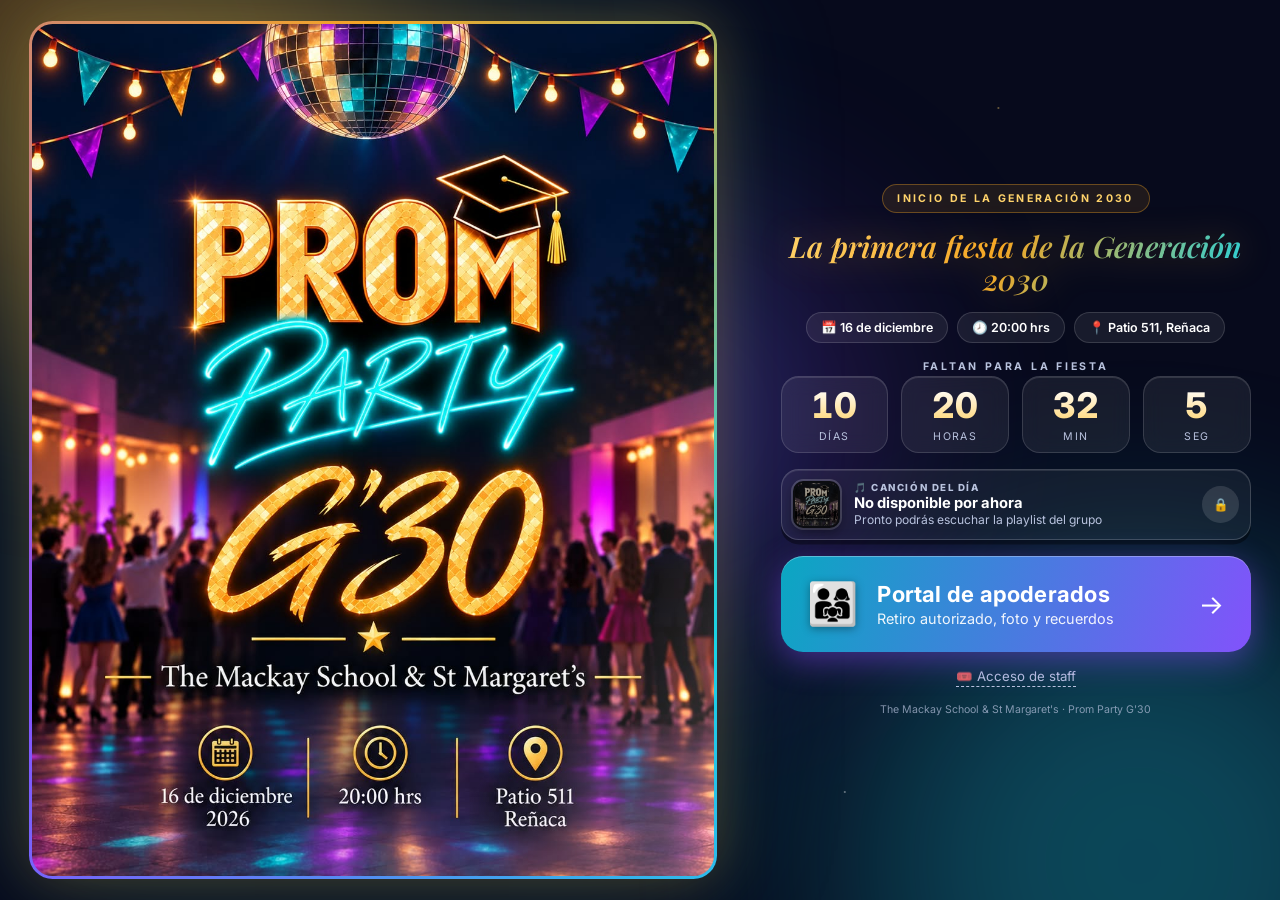
==== commit 2d56d408: "Portada: historia de la playlist al estilo Instagram Co-Authored-By: Claude Opus 5.5 <noreply@anthro" ====
--- a/index.html
+++ b/index.html
@@ -298,6 +298,109 @@
   .vivo.sim { background: rgba(138,77,255,.22); border: 1px dashed rgba(200,170,255,.8); box-shadow: 0 .35rem 0 rgba(0,0,0,.45); animation: none; font-size: 1rem; }
   .vivo.sim .punto { background: #d8c6ff; }
 
+  /* ---------- Canción del día y playlist del grupo ---------- */
+  .cancion {
+    display: flex; align-items: center; gap: .85rem; width: 100%; text-align: left; cursor: pointer; font: inherit; color: var(--texto);
+    padding: .6rem .7rem .6rem .6rem; border-radius: 1.2rem;
+    background: linear-gradient(110deg, rgba(30,215,96,.16), rgba(255,255,255,.06) 55%);
+    border: 1px solid rgba(30,215,96,.45);
+    box-shadow: 0 .3rem 0 rgba(0,0,0,.45), 0 .8rem 1.8rem rgba(30,215,96,.12), inset 0 1px 0 rgba(255,255,255,.18);
+    transition: transform .18s, filter .18s; -webkit-tap-highlight-color: transparent;
+    animation: aparece .6s cubic-bezier(.2,.8,.2,1) both;
+  }
+  .cancion:hover { transform: translateY(-.15rem); filter: brightness(1.08); }
+  .cancion:active { transform: translateY(.2rem); }
+  .cancion:focus-visible { outline: 3px solid var(--cian); outline-offset: 3px; }
+  .cancion[hidden] { display: none; }
+  .cancion.nodisp { cursor: default; background: rgba(255,255,255,.05); border-color: rgba(255,255,255,.18); box-shadow: 0 .3rem 0 rgba(0,0,0,.4), inset 0 1px 0 rgba(255,255,255,.1); }
+  .cancion.nodisp:hover, .cancion.nodisp:active { transform: none; filter: none; }
+  .cancion.nodisp img { filter: grayscale(.8) brightness(.7); }
+  .cancion.nodisp .cdd-txt small { color: var(--suave); }
+  .cancion.nodisp .cdd-play { background: rgba(255,255,255,.12); color: #fff; box-shadow: none; padding-left: 0; font-size: .85rem; }
+  .cancion img { width: 3.2rem; height: 3.2rem; flex: none; border-radius: .7rem; object-fit: cover; background: #10173a; box-shadow: 0 .3rem .8rem rgba(0,0,0,.4); }
+  .cdd-txt { flex: 1; min-width: 0; }
+  .cdd-txt small { display: block; font-size: .66rem; font-weight: 800; letter-spacing: .16em; text-transform: uppercase; color: #5ff09a; }
+  .cdd-txt b, .cdd-txt span { display: block; white-space: nowrap; overflow: hidden; text-overflow: ellipsis; }
+  .cdd-txt b { font-size: 1rem; margin-top: .1rem; }
+  .cdd-txt span { font-size: .82rem; color: var(--suave); }
+  .cdd-play { flex: none; width: 2.5rem; height: 2.5rem; border-radius: 50%; display: grid; place-items: center; background: #1ed760; color: #06210f; font-size: .95rem; padding-left: .15rem; box-shadow: 0 .3rem .9rem rgba(30,215,96,.45); }
+  .musica { position: fixed; inset: 0; z-index: 11; display: flex; align-items: center; justify-content: center; padding: 1rem; background: rgba(4,6,18,.8); backdrop-filter: blur(8px); -webkit-backdrop-filter: blur(8px); }
+  .musica[hidden] { display: none; }
+  .musica-caja { position: relative; width: min(100%, 30rem); max-height: 92dvh; overflow-y: auto; border-radius: 1.6rem; padding: 1.4rem 1.2rem 1.2rem; background: linear-gradient(165deg, #142048, #0a0e24); border: 1px solid rgba(30,215,96,.4); box-shadow: 0 2rem 4rem rgba(0,0,0,.6); animation: aparece .35s cubic-bezier(.2,.9,.3,1) both; }
+  .mus-x { position: absolute; top: .8rem; right: .8rem; width: 2.4rem; height: 2.4rem; border-radius: 50%; border: 1px solid var(--borde); background: rgba(255,255,255,.08); color: #fff; font-size: 1.3rem; cursor: pointer; }
+  .mus-eti { font-size: .68rem; font-weight: 800; letter-spacing: .2em; text-transform: uppercase; color: #5ff09a; }
+  .musica h2 { font-size: 1.4rem; margin: .2rem 2.6rem .9rem 0; }
+  .musica h3 { font-size: .8rem; letter-spacing: .14em; text-transform: uppercase; color: var(--oro-2); margin: 1.1rem 0 .6rem; }
+  .musica iframe { display: block; width: 100%; border: 0; border-radius: 12px; background: rgba(255,255,255,.05); }
+  .mus-botones { display: grid; gap: .6rem; margin-top: 1rem; }
+  .mus-botones a { display: block; text-align: center; text-decoration: none; font-weight: 800; border-radius: 99px; padding: .85rem 1rem; }
+  .mus-spotify { background: #1ed760; color: #06210f; }
+  .mus-portal { color: #fff; border: 1px solid rgba(255,255,255,.3); background: rgba(255,255,255,.08); }
+  .mus-nota { font-size: .76rem; color: var(--suave); text-align: center; margin-top: .7rem; line-height: 1.4; }
+  @media (max-width: 860px), (max-aspect-ratio: 1/1) {
+    .musica { align-items: flex-end; padding: 0; }
+    .musica-caja { border-radius: 1.6rem 1.6rem 0 0; padding-bottom: calc(1.2rem + env(safe-area-inset-bottom)); }
+    .cancion { padding: .45rem .55rem .45rem .45rem; gap: .7rem; border-radius: 1rem; }
+    .cancion img { width: 2.6rem; height: 2.6rem; }
+    .cdd-play { width: 2.1rem; height: 2.1rem; }
+    .cdd-txt b { font-size: .92rem; }
+    .cdd-txt span { font-size: .74rem; }
+  }
+
+  /* ---------- Historia de la playlist (estilo Instagram) ---------- */
+  .aro { flex: none; padding: 2px; border-radius: .85rem; line-height: 0; background: conic-gradient(from 200deg, #f9ce34, #ee2a7b, #6228d7, #1ed760, #f9ce34); }
+  .aro img { border: 2px solid #0b1030; }
+  .cancion.nodisp .aro { background: rgba(255,255,255,.2); }
+  .historia { position: fixed; inset: 0; z-index: 12; background: #000; display: flex; align-items: center; justify-content: center; touch-action: none; user-select: none; -webkit-user-select: none; }
+  .historia[hidden] { display: none; }
+  .h-marco { position: relative; overflow: hidden; height: 100dvh; width: min(100vw, calc(100dvh * 9 / 16)); background: #0b0f26; color: #fff; }
+  @media (min-width: 861px) and (min-aspect-ratio: 1/1) { .h-marco { height: 94dvh; width: calc(94dvh * 9 / 16); border-radius: 1.4rem; box-shadow: 0 0 5rem rgba(138,77,255,.35); } }
+  .h-fondo, .h-fondo .capa { position: absolute; inset: 0; }
+  .h-fondo .capa { background: center / cover no-repeat; filter: blur(38px) saturate(1.5) brightness(.6); transform: scale(1.35); opacity: 0; transition: opacity .8s ease; }
+  .h-fondo .capa.on { opacity: 1; }
+  .h-fondo::after { content: ""; position: absolute; inset: 0; background: linear-gradient(180deg, rgba(0,0,0,.45), rgba(0,0,0,0) 22%, rgba(0,0,0,0) 55%, rgba(0,0,0,.7)); }
+  .h-barras { position: absolute; z-index: 3; top: max(.6rem, env(safe-area-inset-top)); left: .6rem; right: .6rem; display: flex; gap: 3px; }
+  .h-barras i { flex: 1; height: 3px; border-radius: 3px; background: rgba(255,255,255,.35); overflow: hidden; }
+  .h-barras i b { display: block; height: 100%; width: 0; background: #fff; }
+  .h-cab { position: absolute; z-index: 3; top: calc(max(.6rem, env(safe-area-inset-top)) + .75rem); left: .8rem; right: .5rem; display: flex; align-items: center; gap: .6rem; }
+  .h-cab img { width: 2.2rem; height: 2.2rem; border-radius: 50%; object-fit: cover; border: 2px solid rgba(255,255,255,.85); }
+  .h-cab div { flex: 1; min-width: 0; line-height: 1.2; }
+  .h-cab b { display: block; font-size: .9rem; }
+  .h-cab small { display: block; font-size: .72rem; opacity: .8; white-space: nowrap; overflow: hidden; text-overflow: ellipsis; }
+  .h-cab button { flex: none; width: 2.5rem; height: 2.5rem; border: none; background: none; color: #fff; font-size: 1.25rem; cursor: pointer; border-radius: 50%; }
+  .h-cab button:focus-visible, .h-pie a:focus-visible, .h-pie button:focus-visible { outline: 3px solid var(--cian); outline-offset: 2px; }
+  .h-tocar { position: absolute; z-index: 2; inset: 0; cursor: pointer; }
+  .h-escena { position: absolute; z-index: 1; inset: 0; display: flex; flex-direction: column; align-items: center; justify-content: center; padding: 5.5rem 1.6rem 7rem; text-align: center; pointer-events: none; }
+  .h-eti { font-size: .7rem; font-weight: 800; letter-spacing: .22em; text-transform: uppercase; color: #ffd36b; margin-bottom: 1rem; text-shadow: 0 2px 10px rgba(0,0,0,.6); }
+  .h-tapa { width: min(72vw, 40dvh, 19rem); aspect-ratio: 1; border-radius: 1.1rem; object-fit: cover; box-shadow: 0 1.6rem 3.4rem rgba(0,0,0,.65), 0 0 0 1px rgba(255,255,255,.12); animation: hEntra .7s cubic-bezier(.2,.9,.3,1.15) both, hZoom 9s ease-out .7s both; }
+  @keyframes hEntra { from { opacity: 0; transform: translateY(2.2rem) scale(.82) rotate(-4deg); } }
+  @keyframes hZoom { to { transform: scale(1.06); } }
+  .h-titulo { font-size: clamp(1.4rem, 3.4dvh, 2rem); font-weight: 800; line-height: 1.15; margin-top: 1.4rem; text-shadow: 0 3px 14px rgba(0,0,0,.55); overflow-wrap: anywhere; animation: hSube .6s .15s both; }
+  .h-artista { font-size: 1rem; opacity: .85; margin-top: .35rem; animation: hSube .6s .25s both; }
+  @keyframes hSube { from { opacity: 0; transform: translateY(1rem); } }
+  .h-eq { display: flex; align-items: flex-end; justify-content: center; gap: 4px; height: 1.6rem; margin-top: 1.1rem; }
+  .h-eq i { width: 5px; height: 100%; border-radius: 3px; background: #1ed760; transform-origin: bottom; animation: hEq .9s ease-in-out infinite alternate; }
+  .h-eq i:nth-child(2) { animation-duration: .7s; animation-delay: -.3s; } .h-eq i:nth-child(3) { animation-duration: 1.1s; animation-delay: -.6s; }
+  .h-eq i:nth-child(4) { animation-duration: .8s; animation-delay: -.2s; } .h-eq i:nth-child(5) { animation-duration: 1s; animation-delay: -.5s; }
+  @keyframes hEq { from { transform: scaleY(.18); } to { transform: scaleY(1); } }
+  .historia.quieto .h-eq i { animation-play-state: paused; }
+  .historia.quieto .h-tapa { animation-play-state: paused; }
+  .h-vinilo { position: relative; width: min(64vw, 36dvh, 17rem); aspect-ratio: 1; border-radius: 50%; background: repeating-radial-gradient(circle, #111 0 2px, #1c1c1c 2px 4px); box-shadow: 0 1.6rem 3.4rem rgba(0,0,0,.7); animation: hGira 6s linear infinite, hEntra .8s both; display: grid; place-items: center; }
+  .h-vinilo img { width: 44%; aspect-ratio: 1; border-radius: 50%; object-fit: cover; border: 3px solid #000; }
+  @keyframes hGira { to { transform: rotate(360deg); } }
+  .historia.quieto .h-vinilo { animation-play-state: paused; }
+  .h-grande { font-family: 'Playfair Display', serif; font-style: italic; font-size: clamp(2.4rem, 7dvh, 3.6rem); line-height: 1; margin-top: 1.4rem; background: linear-gradient(120deg, #ffd36b, #f5a623 45%, #19d3e6); -webkit-background-clip: text; background-clip: text; color: transparent; animation: hSube .7s .2s both; }
+  .h-texto { font-size: 1rem; opacity: .9; margin-top: .6rem; line-height: 1.45; animation: hSube .7s .3s both; }
+  .h-pie { position: absolute; z-index: 3; left: 1rem; right: 1rem; bottom: max(1.2rem, env(safe-area-inset-bottom)); display: grid; gap: .6rem; }
+  .h-pie a, .h-pie button { display: flex; align-items: center; justify-content: center; gap: .5rem; font: inherit; font-weight: 800; font-size: .95rem; text-decoration: none; border-radius: 99px; padding: .85rem 1rem; cursor: pointer; border: none; }
+  .h-pie .verde { background: #1ed760; color: #06210f; }
+  .h-pie .vidrio { background: rgba(255,255,255,.16); color: #fff; border: 1px solid rgba(255,255,255,.35); backdrop-filter: blur(8px); -webkit-backdrop-filter: blur(8px); }
+  .h-pie .oro { background: linear-gradient(110deg, #f5a623, #ffd36b); color: #1a1204; }
+  .h-pie small { text-align: center; font-size: .7rem; opacity: .7; }
+  .h-pausa { position: absolute; z-index: 3; left: 50%; top: 50%; transform: translate(-50%, -50%); width: 4.5rem; height: 4.5rem; border-radius: 50%; background: rgba(0,0,0,.45); display: grid; place-items: center; font-size: 1.6rem; pointer-events: none; opacity: 0; transition: opacity .2s; }
+  .historia.quieto .h-pausa { opacity: 1; }
+  @media (prefers-reduced-motion: reduce) { .h-tapa, .h-vinilo, .h-titulo, .h-artista, .h-grande, .h-texto { animation: none !important; } }
+
   /* ---------- Aviso "en construcción" ---------- */
   .aviso {
     position: fixed; inset: 0; z-index: 10; display: grid; place-items: center; padding: 1.5rem;
@@ -404,6 +507,12 @@
     <p class="mensaje-post" id="mensaje-post" hidden></p>
     <a class="vivo" id="link-vivo" href="asistencia.html" hidden><span class="punto"></span><span><span id="vivo-txt">Ver asistencia en tiempo real</span><small id="vivo-sub"></small></span></a>
 
+    <button class="cancion nodisp" id="cancion" type="button" disabled aria-haspopup="dialog">
+      <span class="aro"><img id="cdd-img" src="flyer.jpg" alt=""></span>
+      <span class="cdd-txt"><small>🎵 Canción del día</small><b id="cdd-t">Buscando la canción de hoy…</b><span id="cdd-a"></span></span>
+      <span class="cdd-play" id="cdd-play" aria-hidden="true">♪</span>
+    </button>
+
     <div class="botones">
       <a class="btn registro" id="link-portal" target="_blank" rel="noopener">
         <span class="icono">👨‍👩‍👧</span>
@@ -428,6 +537,39 @@
   </main>
 </div>
 
+<div class="musica" id="musica" role="dialog" aria-modal="true" aria-labelledby="mus-tit" hidden>
+  <div class="musica-caja">
+    <button class="mus-x" id="mus-cerrar" type="button" aria-label="Cerrar">×</button>
+    <p class="mus-eti">La banda sonora de la G'30</p>
+    <h2 id="mus-tit">Canción del día</h2>
+    <div id="mus-track"></div>
+    <h3 id="mus-lista-tit">La playlist del grupo</h3>
+    <div id="mus-lista"></div>
+    <div class="mus-botones">
+      <a class="mus-spotify" id="mus-abrir" target="_blank" rel="noopener">Abrir la playlist en Spotify</a>
+      <a class="mus-portal" href="apoderados.html">🙋 Pide o dedica una canción en el Portal de apoderados →</a>
+    </div>
+    <p class="mus-nota">Sin sesión de Spotify se escuchan 30 segundos de cada canción. Cada día hay una canción nueva hasta la fiesta.</p>
+  </div>
+</div>
+
+<div class="historia" id="historia" role="dialog" aria-modal="true" aria-label="Historia de la playlist del grupo" hidden>
+  <div class="h-marco" id="h-marco">
+    <div class="h-fondo" id="h-fondo"></div>
+    <div class="h-barras" id="h-barras" aria-hidden="true"></div>
+    <div class="h-cab">
+      <img id="h-avatar" src="flyer.jpg" alt="">
+      <div><b>Prom Party G'30</b><small id="h-sub">La banda sonora</small></div>
+      <button type="button" id="h-sonido" aria-label="Silenciar">🔊</button>
+      <button type="button" id="h-cerrar" aria-label="Cerrar">✕</button>
+    </div>
+    <div class="h-tocar" id="h-tocar" aria-hidden="true"></div>
+    <div class="h-escena" id="h-escena" aria-live="polite"></div>
+    <div class="h-pausa" aria-hidden="true">❚❚</div>
+    <div class="h-pie" id="h-pie"></div>
+  </div>
+</div>
+
 <div class="aviso" id="aviso" role="dialog" aria-modal="true" aria-labelledby="aviso-titulo">
   <div class="aviso-caja">
     <span class="ico">🚧</span>
@@ -541,6 +683,204 @@
 }
 consultarEvento();
 document.addEventListener("visibilitychange", () => { if (!document.hidden) consultarEvento(); });
+
+/* ---------- Canción del día (sale de la playlist del grupo; cambia cada día, la misma para todos) ---------- */
+const hoyChile = () => new Intl.DateTimeFormat("en-CA", { timeZone: "America/Santiago" }).format(new Date());
+let cdd = null;
+function pintarCancion(r) {
+  cdd = r && r.disponible ? r : null;
+  const b = document.getElementById("cancion"), img = document.getElementById("cdd-img"), play = document.getElementById("cdd-play");
+  b.hidden = false;
+  if (!cdd) {   // la playlist del grupo todavía es privada (o el servidor no responde): se muestra como no disponible
+    b.classList.add("nodisp"); b.disabled = true;
+    document.getElementById("cdd-t").textContent = "No disponible por ahora";
+    document.getElementById("cdd-a").textContent = "Pronto podrás escuchar la playlist del grupo";
+    img.onerror = null; img.src = "flyer.jpg"; play.textContent = "🔒";
+    b.setAttribute("aria-label", "Canción del día: no disponible por ahora");
+    return;
+  }
+  b.classList.remove("nodisp"); b.disabled = false; play.textContent = "▶";
+  document.getElementById("cdd-t").textContent = r.hoy.t;
+  document.getElementById("cdd-a").textContent = r.hoy.a;
+  img.src = r.hoy.img || r.playlist.portada || "flyer.jpg"; img.onerror = () => { img.onerror = null; img.src = "flyer.jpg"; };
+  b.setAttribute("aria-label", "Canción del día: " + r.hoy.t + " de " + r.hoy.a + ". Escuchar");
+}
+async function cargarCancion() {
+  let guardada = null;
+  try { guardada = JSON.parse(localStorage.getItem("cdd_g30") || "null"); } catch (_) {}
+  const yaVista = !!(guardada && guardada.fecha === hoyChile());
+  if (yaVista) pintarCancion(guardada);   // se ve al instante; igual se confirma con el servidor
+  if (!window.API_URL) return pintarCancion(null);
+  try {
+    const r = await (await fetch(window.API_URL, { method: "POST", body: JSON.stringify({ accion: "cancion" }) })).json();
+    const ok = !!(r && r.ok);
+    pintarCancion(ok ? r : null);
+    try { ok && r.disponible ? localStorage.setItem("cdd_g30", JSON.stringify(r)) : localStorage.removeItem("cdd_g30"); } catch (_) {}
+  } catch (_) { if (!yaVista) pintarCancion(null); }
+}
+function reproductor(tipo, id, alto) {
+  const f = document.createElement("iframe");
+  f.src = `https://open.spotify.com/embed/${tipo}/${id}?utm_source=generator&theme=0`;
+  f.height = alto; f.title = tipo === "track" ? "Canción del día en Spotify" : "Playlist del grupo en Spotify";
+  f.allow = "autoplay; clipboard-write; encrypted-media; fullscreen; picture-in-picture";
+  return f;
+}
+const musica = document.getElementById("musica");
+let antesMusica = null;
+function abrirMusica() {
+  if (!cdd || !cdd.disponible) return;
+  antesMusica = document.activeElement;
+  document.getElementById("mus-track").replaceChildren(reproductor("track", cdd.hoy.id, 152));
+  document.getElementById("mus-lista").replaceChildren(reproductor("playlist", cdd.playlist.id, 352));
+  document.getElementById("mus-lista-tit").textContent = `La playlist del grupo · ${cdd.playlist.total} canciones`;
+  document.getElementById("mus-abrir").href = "https://open.spotify.com/playlist/" + cdd.playlist.id;
+  musica.hidden = false;
+  document.getElementById("mus-cerrar").focus();
+}
+function cerrarMusica() {
+  if (musica.hidden) return;
+  musica.hidden = true;
+  document.getElementById("mus-track").textContent = ""; document.getElementById("mus-lista").textContent = "";   // al cerrar se detiene la música
+  if (antesMusica) antesMusica.focus();
+}
+document.getElementById("cancion").addEventListener("click", () => cdd && cdd.historia && cdd.historia.length ? abrirHistoria() : abrirMusica());
+
+/* ---------- Historia: 10 canciones de la playlist, como una historia de Instagram ----------
+   Portada de cada canción, su nombre y 30 s de música. Toca a la derecha para avanzar, a la izquierda para volver,
+   mantén apretado para pausar y desliza hacia abajo para cerrar. */
+const hist = { el: document.getElementById("historia"), escena: document.getElementById("h-escena"), pie: document.getElementById("h-pie"),
+  barras: document.getElementById("h-barras"), fondo: document.getElementById("h-fondo"), audio: new Audio(),
+  i: 0, lam: [], t: 0, dur: 0, pausa: false, reloj: 0, antes: 0, foco: null };
+hist.audio.preload = "auto";
+const DUR_INTRO = 4500, DUR_CANCION = 8000;
+const sp = s => String(s == null ? "" : s).replace(/[&<>"']/g, c => ({ "&": "&amp;", "<": "&lt;", ">": "&gt;", '"': "&quot;", "'": "&#39;" }[c]));
+
+function laminas() {
+  const l = [{ tipo: "intro", dur: DUR_INTRO }];
+  cdd.historia.forEach((c, k) => l.push({ tipo: "cancion", c, k, dur: DUR_CANCION }));
+  l.push({ tipo: "fin", dur: 0 });
+  return l;
+}
+function abrirHistoria() {
+  hist.lam = laminas(); hist.foco = document.activeElement;
+  hist.barras.innerHTML = hist.lam.map(() => "<i><b></b></i>").join("");
+  document.getElementById("h-avatar").src = cdd.playlist.portada || "flyer.jpg";
+  document.getElementById("h-sub").textContent = `La banda sonora · ${cdd.playlist.total} canciones`;
+  hist.el.hidden = false; document.body.style.overflow = "hidden";
+  document.getElementById("h-cerrar").focus({ preventScroll: true });
+  ir(0);
+  cancelAnimationFrame(hist.reloj); hist.antes = performance.now(); hist.reloj = requestAnimationFrame(avanzar);
+}
+function cerrarHistoria() {
+  if (hist.el.hidden) return;
+  cancelAnimationFrame(hist.reloj);
+  hist.audio.pause(); hist.audio.removeAttribute("src"); hist.audio.load();
+  hist.el.hidden = true; hist.el.classList.remove("quieto"); hist.pausa = false; document.body.style.overflow = "";
+  hist.fondo.textContent = "";
+  if (hist.foco) hist.foco.focus({ preventScroll: true });
+}
+function sonar(c) {
+  if (!c || !c.p) { hist.audio.pause(); return; }
+  if (hist.audio.dataset.id !== c.id) { hist.audio.src = c.p; hist.audio.dataset.id = c.id; }
+  if (!hist.pausa) hist.audio.play().catch(() => {});
+}
+function fondo(url) {
+  const d = document.createElement("div"); d.className = "capa"; d.style.backgroundImage = `url("${String(url).replace(/"/g, "")}")`;
+  hist.fondo.append(d); requestAnimationFrame(() => requestAnimationFrame(() => d.classList.add("on")));
+  while (hist.fondo.children.length > 2) hist.fondo.firstChild.remove();
+}
+function ir(n) {
+  n = Math.max(0, Math.min(n, hist.lam.length - 1));
+  hist.i = n; hist.t = 0;
+  const L = hist.lam[n], total = cdd.historia.length;
+  [...hist.barras.children].forEach((b, k) => b.firstChild.style.width = k < n ? "100%" : "0%");
+  if (L.tipo === "intro") {
+    fondo(cdd.playlist.portada || cdd.historia[0].img);
+    hist.escena.innerHTML = `<p class="h-eti">La banda sonora de la</p>
+      <div class="h-vinilo"><img src="${sp(cdd.playlist.portada || cdd.historia[0].img)}" alt=""></div>
+      <p class="h-grande">G'30</p>
+      <p class="h-texto">${sp(cdd.playlist.total)} canciones elegidas por el grupo.<br>Hoy suenan estas ${total} 🎶</p>`;
+    hist.pie.innerHTML = `<small>Toca para avanzar ›</small>`;
+    sonar(cdd.historia[0]);
+  } else if (L.tipo === "cancion") {
+    const c = L.c;
+    fondo(c.img);
+    hist.escena.innerHTML = `<p class="h-eti">${L.k === 0 ? "★ Canción del día" : "#" + (L.k + 1) + " de " + total}</p>
+      <img class="h-tapa" src="${sp(c.img)}" alt="Portada de ${sp(c.t)}">
+      <p class="h-titulo">${sp(c.t)}</p><p class="h-artista">${sp(c.a)}</p>
+      <div class="h-eq" aria-hidden="true"><i></i><i></i><i></i><i></i><i></i></div>`;
+    hist.pie.innerHTML = `<a class="vidrio" href="https://open.spotify.com/track/${encodeURIComponent(c.id)}" target="_blank" rel="noopener">▶ Escuchar completa en Spotify</a>`;
+    sonar(c);
+    const sig = hist.lam[n + 1];
+    if (sig && sig.c) new Image().src = sig.c.img;   // la portada siguiente ya queda cargada
+  } else {
+    fondo(cdd.playlist.portada || cdd.historia[0].img);
+    hist.escena.innerHTML = `<p class="h-eti">Prom Party G'30 · 16 de diciembre</p>
+      <div class="h-vinilo"><img src="${sp(cdd.playlist.portada || cdd.historia[0].img)}" alt=""></div>
+      <p class="h-grande" style="font-size:clamp(1.9rem,5.5dvh,2.8rem)">¿Falta tu canción?</p>
+      <p class="h-texto">Pídela o dedícasela a tu hijo/a en el Portal de apoderados. Mañana suenan otras 10.</p>`;
+    hist.pie.innerHTML = `<a class="oro" href="apoderados.html">🙋 Pide tu canción</a>
+      <button class="verde" type="button" id="h-completa">🎧 Escuchar la playlist completa</button>
+      <button class="vidrio" type="button" id="h-otra">↺ Ver de nuevo</button>`;
+    document.getElementById("h-completa").onclick = () => { cerrarHistoria(); abrirMusica(); };
+    document.getElementById("h-otra").onclick = () => ir(1);
+    [...hist.barras.children].forEach(b => b.firstChild.style.width = "100%");
+  }
+  hist.pie.querySelectorAll("a[target]").forEach(a => a.addEventListener("click", () => pausar(true)));
+}
+function avanzar(ahora) {
+  const dt = Math.min(250, ahora - hist.antes);   // un teléfono lento no frena la historia hist.antes = ahora;
+  const L = hist.lam[hist.i];
+  if (!hist.pausa && L && L.dur) {
+    hist.t += dt;
+    hist.barras.children[hist.i].firstChild.style.width = Math.min(100, hist.t / L.dur * 100) + "%";
+    if (hist.t >= L.dur) ir(hist.i + 1);
+  }
+  hist.reloj = requestAnimationFrame(avanzar);
+}
+function pausar(si) {
+  hist.pausa = si; hist.el.classList.toggle("quieto", si);
+  if (si) hist.audio.pause();
+  else { const L = hist.lam[hist.i]; if (L && L.tipo !== "fin") hist.audio.play().catch(() => {}); }
+}
+/* Gestos: toque (izquierda / derecha), mantener (pausa), deslizar hacia abajo (cerrar) */
+(() => {
+  const capa = document.getElementById("h-tocar");
+  let x0 = 0, y0 = 0, mantener = 0, mantenido = false, abajo = false;
+  capa.addEventListener("pointerdown", e => {
+    x0 = e.clientX; y0 = e.clientY; mantenido = false; abajo = true;
+    clearTimeout(mantener); mantener = setTimeout(() => { mantenido = true; pausar(true); }, 230);
+  });
+  const soltar = e => {
+    if (!abajo) return; abajo = false; clearTimeout(mantener);
+    const dy = e.clientY - y0, dx = e.clientX - x0;
+    if (dy > 90 && Math.abs(dy) > Math.abs(dx)) return cerrarHistoria();
+    if (mantenido) return pausar(false);
+    if (Math.abs(dx) > 60) return ir(hist.i + (dx < 0 ? 1 : -1));
+    const r = capa.getBoundingClientRect();
+    ir(hist.i + (e.clientX - r.left < r.width / 3 ? -1 : 1));
+  };
+  capa.addEventListener("pointerup", soltar);
+  capa.addEventListener("pointercancel", () => { abajo = false; clearTimeout(mantener); if (mantenido) pausar(false); });
+})();
+document.getElementById("h-cerrar").addEventListener("click", cerrarHistoria);
+document.getElementById("h-sonido").addEventListener("click", e => {
+  hist.audio.muted = !hist.audio.muted;
+  e.currentTarget.textContent = hist.audio.muted ? "🔇" : "🔊";
+  e.currentTarget.setAttribute("aria-label", hist.audio.muted ? "Activar sonido" : "Silenciar");
+});
+document.addEventListener("keydown", e => {
+  if (hist.el.hidden) return;
+  if (e.key === "Escape") cerrarHistoria();
+  else if (e.key === "ArrowRight") ir(hist.i + 1);
+  else if (e.key === "ArrowLeft") ir(hist.i - 1);
+  else if (e.key === " " && e.target === document.body) { e.preventDefault(); pausar(!hist.pausa); }
+});
+document.addEventListener("visibilitychange", () => { if (document.hidden && !hist.el.hidden) pausar(true); });
+document.getElementById("mus-cerrar").addEventListener("click", cerrarMusica);
+musica.addEventListener("click", e => { if (e.target === musica) cerrarMusica(); });
+document.addEventListener("keydown", e => { if (e.key === "Escape") cerrarMusica(); });
+cargarCancion();
 </script>
 </body>
 </html>
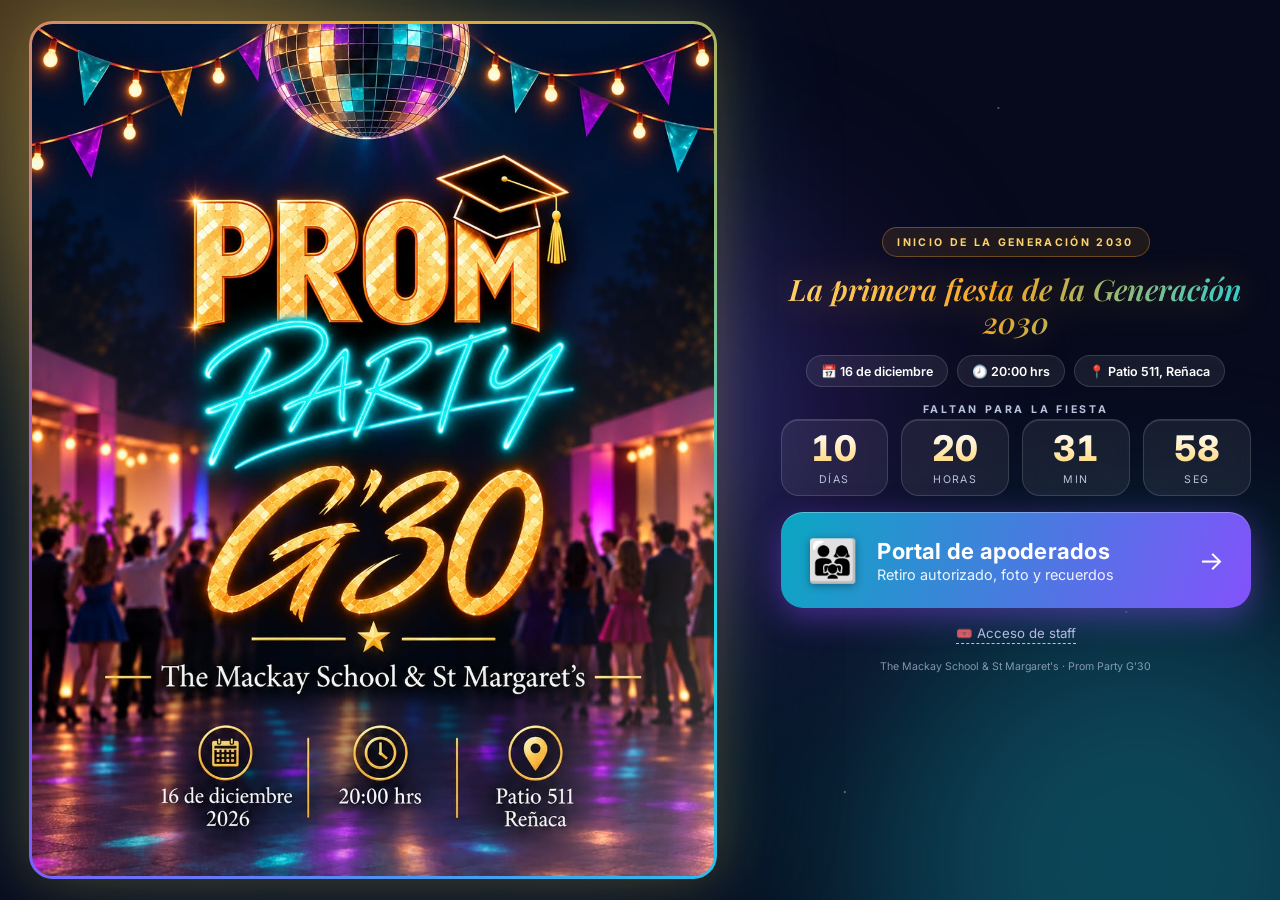
==== commit 8e392dd9: "Musica: cancion del dia, pedidos, votos y dedicatorias; lista para el DJ Co-Authored-By: Claude Opus" ====
--- a/index.html
+++ b/index.html
@@ -312,11 +312,6 @@
   .cancion:active { transform: translateY(.2rem); }
   .cancion:focus-visible { outline: 3px solid var(--cian); outline-offset: 3px; }
   .cancion[hidden] { display: none; }
-  .cancion.nodisp { cursor: default; background: rgba(255,255,255,.05); border-color: rgba(255,255,255,.18); box-shadow: 0 .3rem 0 rgba(0,0,0,.4), inset 0 1px 0 rgba(255,255,255,.1); }
-  .cancion.nodisp:hover, .cancion.nodisp:active { transform: none; filter: none; }
-  .cancion.nodisp img { filter: grayscale(.8) brightness(.7); }
-  .cancion.nodisp .cdd-txt small { color: var(--suave); }
-  .cancion.nodisp .cdd-play { background: rgba(255,255,255,.12); color: #fff; box-shadow: none; padding-left: 0; font-size: .85rem; }
   .cancion img { width: 3.2rem; height: 3.2rem; flex: none; border-radius: .7rem; object-fit: cover; background: #10173a; box-shadow: 0 .3rem .8rem rgba(0,0,0,.4); }
   .cdd-txt { flex: 1; min-width: 0; }
   .cdd-txt small { display: block; font-size: .66rem; font-weight: 800; letter-spacing: .16em; text-transform: uppercase; color: #5ff09a; }
@@ -346,60 +341,6 @@
     .cdd-txt b { font-size: .92rem; }
     .cdd-txt span { font-size: .74rem; }
   }
-
-  /* ---------- Historia de la playlist (estilo Instagram) ---------- */
-  .aro { flex: none; padding: 2px; border-radius: .85rem; line-height: 0; background: conic-gradient(from 200deg, #f9ce34, #ee2a7b, #6228d7, #1ed760, #f9ce34); }
-  .aro img { border: 2px solid #0b1030; }
-  .cancion.nodisp .aro { background: rgba(255,255,255,.2); }
-  .historia { position: fixed; inset: 0; z-index: 12; background: #000; display: flex; align-items: center; justify-content: center; touch-action: none; user-select: none; -webkit-user-select: none; }
-  .historia[hidden] { display: none; }
-  .h-marco { position: relative; overflow: hidden; height: 100dvh; width: min(100vw, calc(100dvh * 9 / 16)); background: #0b0f26; color: #fff; }
-  @media (min-width: 861px) and (min-aspect-ratio: 1/1) { .h-marco { height: 94dvh; width: calc(94dvh * 9 / 16); border-radius: 1.4rem; box-shadow: 0 0 5rem rgba(138,77,255,.35); } }
-  .h-fondo, .h-fondo .capa { position: absolute; inset: 0; }
-  .h-fondo .capa { background: center / cover no-repeat; filter: blur(38px) saturate(1.5) brightness(.6); transform: scale(1.35); opacity: 0; transition: opacity .8s ease; }
-  .h-fondo .capa.on { opacity: 1; }
-  .h-fondo::after { content: ""; position: absolute; inset: 0; background: linear-gradient(180deg, rgba(0,0,0,.45), rgba(0,0,0,0) 22%, rgba(0,0,0,0) 55%, rgba(0,0,0,.7)); }
-  .h-barras { position: absolute; z-index: 3; top: max(.6rem, env(safe-area-inset-top)); left: .6rem; right: .6rem; display: flex; gap: 3px; }
-  .h-barras i { flex: 1; height: 3px; border-radius: 3px; background: rgba(255,255,255,.35); overflow: hidden; }
-  .h-barras i b { display: block; height: 100%; width: 0; background: #fff; }
-  .h-cab { position: absolute; z-index: 3; top: calc(max(.6rem, env(safe-area-inset-top)) + .75rem); left: .8rem; right: .5rem; display: flex; align-items: center; gap: .6rem; }
-  .h-cab img { width: 2.2rem; height: 2.2rem; border-radius: 50%; object-fit: cover; border: 2px solid rgba(255,255,255,.85); }
-  .h-cab div { flex: 1; min-width: 0; line-height: 1.2; }
-  .h-cab b { display: block; font-size: .9rem; }
-  .h-cab small { display: block; font-size: .72rem; opacity: .8; white-space: nowrap; overflow: hidden; text-overflow: ellipsis; }
-  .h-cab button { flex: none; width: 2.5rem; height: 2.5rem; border: none; background: none; color: #fff; font-size: 1.25rem; cursor: pointer; border-radius: 50%; }
-  .h-cab button:focus-visible, .h-pie a:focus-visible, .h-pie button:focus-visible { outline: 3px solid var(--cian); outline-offset: 2px; }
-  .h-tocar { position: absolute; z-index: 2; inset: 0; cursor: pointer; }
-  .h-escena { position: absolute; z-index: 1; inset: 0; display: flex; flex-direction: column; align-items: center; justify-content: center; padding: 5.5rem 1.6rem 7rem; text-align: center; pointer-events: none; }
-  .h-eti { font-size: .7rem; font-weight: 800; letter-spacing: .22em; text-transform: uppercase; color: #ffd36b; margin-bottom: 1rem; text-shadow: 0 2px 10px rgba(0,0,0,.6); }
-  .h-tapa { width: min(72vw, 40dvh, 19rem); aspect-ratio: 1; border-radius: 1.1rem; object-fit: cover; box-shadow: 0 1.6rem 3.4rem rgba(0,0,0,.65), 0 0 0 1px rgba(255,255,255,.12); animation: hEntra .7s cubic-bezier(.2,.9,.3,1.15) both, hZoom 9s ease-out .7s both; }
-  @keyframes hEntra { from { opacity: 0; transform: translateY(2.2rem) scale(.82) rotate(-4deg); } }
-  @keyframes hZoom { to { transform: scale(1.06); } }
-  .h-titulo { font-size: clamp(1.4rem, 3.4dvh, 2rem); font-weight: 800; line-height: 1.15; margin-top: 1.4rem; text-shadow: 0 3px 14px rgba(0,0,0,.55); overflow-wrap: anywhere; animation: hSube .6s .15s both; }
-  .h-artista { font-size: 1rem; opacity: .85; margin-top: .35rem; animation: hSube .6s .25s both; }
-  @keyframes hSube { from { opacity: 0; transform: translateY(1rem); } }
-  .h-eq { display: flex; align-items: flex-end; justify-content: center; gap: 4px; height: 1.6rem; margin-top: 1.1rem; }
-  .h-eq i { width: 5px; height: 100%; border-radius: 3px; background: #1ed760; transform-origin: bottom; animation: hEq .9s ease-in-out infinite alternate; }
-  .h-eq i:nth-child(2) { animation-duration: .7s; animation-delay: -.3s; } .h-eq i:nth-child(3) { animation-duration: 1.1s; animation-delay: -.6s; }
-  .h-eq i:nth-child(4) { animation-duration: .8s; animation-delay: -.2s; } .h-eq i:nth-child(5) { animation-duration: 1s; animation-delay: -.5s; }
-  @keyframes hEq { from { transform: scaleY(.18); } to { transform: scaleY(1); } }
-  .historia.quieto .h-eq i { animation-play-state: paused; }
-  .historia.quieto .h-tapa { animation-play-state: paused; }
-  .h-vinilo { position: relative; width: min(64vw, 36dvh, 17rem); aspect-ratio: 1; border-radius: 50%; background: repeating-radial-gradient(circle, #111 0 2px, #1c1c1c 2px 4px); box-shadow: 0 1.6rem 3.4rem rgba(0,0,0,.7); animation: hGira 6s linear infinite, hEntra .8s both; display: grid; place-items: center; }
-  .h-vinilo img { width: 44%; aspect-ratio: 1; border-radius: 50%; object-fit: cover; border: 3px solid #000; }
-  @keyframes hGira { to { transform: rotate(360deg); } }
-  .historia.quieto .h-vinilo { animation-play-state: paused; }
-  .h-grande { font-family: 'Playfair Display', serif; font-style: italic; font-size: clamp(2.4rem, 7dvh, 3.6rem); line-height: 1; margin-top: 1.4rem; background: linear-gradient(120deg, #ffd36b, #f5a623 45%, #19d3e6); -webkit-background-clip: text; background-clip: text; color: transparent; animation: hSube .7s .2s both; }
-  .h-texto { font-size: 1rem; opacity: .9; margin-top: .6rem; line-height: 1.45; animation: hSube .7s .3s both; }
-  .h-pie { position: absolute; z-index: 3; left: 1rem; right: 1rem; bottom: max(1.2rem, env(safe-area-inset-bottom)); display: grid; gap: .6rem; }
-  .h-pie a, .h-pie button { display: flex; align-items: center; justify-content: center; gap: .5rem; font: inherit; font-weight: 800; font-size: .95rem; text-decoration: none; border-radius: 99px; padding: .85rem 1rem; cursor: pointer; border: none; }
-  .h-pie .verde { background: #1ed760; color: #06210f; }
-  .h-pie .vidrio { background: rgba(255,255,255,.16); color: #fff; border: 1px solid rgba(255,255,255,.35); backdrop-filter: blur(8px); -webkit-backdrop-filter: blur(8px); }
-  .h-pie .oro { background: linear-gradient(110deg, #f5a623, #ffd36b); color: #1a1204; }
-  .h-pie small { text-align: center; font-size: .7rem; opacity: .7; }
-  .h-pausa { position: absolute; z-index: 3; left: 50%; top: 50%; transform: translate(-50%, -50%); width: 4.5rem; height: 4.5rem; border-radius: 50%; background: rgba(0,0,0,.45); display: grid; place-items: center; font-size: 1.6rem; pointer-events: none; opacity: 0; transition: opacity .2s; }
-  .historia.quieto .h-pausa { opacity: 1; }
-  @media (prefers-reduced-motion: reduce) { .h-tapa, .h-vinilo, .h-titulo, .h-artista, .h-grande, .h-texto { animation: none !important; } }
 
   /* ---------- Aviso "en construcción" ---------- */
   .aviso {
@@ -507,10 +448,10 @@
     <p class="mensaje-post" id="mensaje-post" hidden></p>
     <a class="vivo" id="link-vivo" href="asistencia.html" hidden><span class="punto"></span><span><span id="vivo-txt">Ver asistencia en tiempo real</span><small id="vivo-sub"></small></span></a>
 
-    <button class="cancion nodisp" id="cancion" type="button" disabled aria-haspopup="dialog">
-      <span class="aro"><img id="cdd-img" src="flyer.jpg" alt=""></span>
-      <span class="cdd-txt"><small>🎵 Canción del día</small><b id="cdd-t">Buscando la canción de hoy…</b><span id="cdd-a"></span></span>
-      <span class="cdd-play" id="cdd-play" aria-hidden="true">♪</span>
+    <button class="cancion" id="cancion" type="button" hidden aria-haspopup="dialog">
+      <img id="cdd-img" alt="">
+      <span class="cdd-txt"><small>🎵 Canción del día</small><b id="cdd-t"></b><span id="cdd-a"></span></span>
+      <span class="cdd-play" aria-hidden="true">▶</span>
     </button>
 
     <div class="botones">
@@ -553,23 +494,6 @@
   </div>
 </div>
 
-<div class="historia" id="historia" role="dialog" aria-modal="true" aria-label="Historia de la playlist del grupo" hidden>
-  <div class="h-marco" id="h-marco">
-    <div class="h-fondo" id="h-fondo"></div>
-    <div class="h-barras" id="h-barras" aria-hidden="true"></div>
-    <div class="h-cab">
-      <img id="h-avatar" src="flyer.jpg" alt="">
-      <div><b>Prom Party G'30</b><small id="h-sub">La banda sonora</small></div>
-      <button type="button" id="h-sonido" aria-label="Silenciar">🔊</button>
-      <button type="button" id="h-cerrar" aria-label="Cerrar">✕</button>
-    </div>
-    <div class="h-tocar" id="h-tocar" aria-hidden="true"></div>
-    <div class="h-escena" id="h-escena" aria-live="polite"></div>
-    <div class="h-pausa" aria-hidden="true">❚❚</div>
-    <div class="h-pie" id="h-pie"></div>
-  </div>
-</div>
-
 <div class="aviso" id="aviso" role="dialog" aria-modal="true" aria-labelledby="aviso-titulo">
   <div class="aviso-caja">
     <span class="ico">🚧</span>
@@ -688,35 +612,27 @@
 const hoyChile = () => new Intl.DateTimeFormat("en-CA", { timeZone: "America/Santiago" }).format(new Date());
 let cdd = null;
 function pintarCancion(r) {
-  cdd = r && r.disponible ? r : null;
-  const b = document.getElementById("cancion"), img = document.getElementById("cdd-img"), play = document.getElementById("cdd-play");
-  b.hidden = false;
-  if (!cdd) {   // la playlist del grupo todavía es privada (o el servidor no responde): se muestra como no disponible
-    b.classList.add("nodisp"); b.disabled = true;
-    document.getElementById("cdd-t").textContent = "No disponible por ahora";
-    document.getElementById("cdd-a").textContent = "Pronto podrás escuchar la playlist del grupo";
-    img.onerror = null; img.src = "flyer.jpg"; play.textContent = "🔒";
-    b.setAttribute("aria-label", "Canción del día: no disponible por ahora");
-    return;
-  }
-  b.classList.remove("nodisp"); b.disabled = false; play.textContent = "▶";
+  cdd = r;
+  const b = document.getElementById("cancion");
+  if (!r || !r.disponible) { b.hidden = true; return; }
   document.getElementById("cdd-t").textContent = r.hoy.t;
   document.getElementById("cdd-a").textContent = r.hoy.a;
+  const img = document.getElementById("cdd-img");
   img.src = r.hoy.img || r.playlist.portada || "flyer.jpg"; img.onerror = () => { img.onerror = null; img.src = "flyer.jpg"; };
   b.setAttribute("aria-label", "Canción del día: " + r.hoy.t + " de " + r.hoy.a + ". Escuchar");
+  b.hidden = false;
 }
 async function cargarCancion() {
   let guardada = null;
   try { guardada = JSON.parse(localStorage.getItem("cdd_g30") || "null"); } catch (_) {}
-  const yaVista = !!(guardada && guardada.fecha === hoyChile());
-  if (yaVista) pintarCancion(guardada);   // se ve al instante; igual se confirma con el servidor
-  if (!window.API_URL) return pintarCancion(null);
+  if (guardada && guardada.fecha === hoyChile()) pintarCancion(guardada);   // se ve al instante; igual se confirma con el servidor
+  if (!window.API_URL) return;
   try {
     const r = await (await fetch(window.API_URL, { method: "POST", body: JSON.stringify({ accion: "cancion" }) })).json();
-    const ok = !!(r && r.ok);
-    pintarCancion(ok ? r : null);
-    try { ok && r.disponible ? localStorage.setItem("cdd_g30", JSON.stringify(r)) : localStorage.removeItem("cdd_g30"); } catch (_) {}
-  } catch (_) { if (!yaVista) pintarCancion(null); }
+    if (!r || !r.ok) return;
+    pintarCancion(r);
+    try { r.disponible ? localStorage.setItem("cdd_g30", JSON.stringify(r)) : localStorage.removeItem("cdd_g30"); } catch (_) {}
+  } catch (_) {}
 }
 function reproductor(tipo, id, alto) {
   const f = document.createElement("iframe");
@@ -743,140 +659,7 @@
   document.getElementById("mus-track").textContent = ""; document.getElementById("mus-lista").textContent = "";   // al cerrar se detiene la música
   if (antesMusica) antesMusica.focus();
 }
-document.getElementById("cancion").addEventListener("click", () => cdd && cdd.historia && cdd.historia.length ? abrirHistoria() : abrirMusica());
-
-/* ---------- Historia: 10 canciones de la playlist, como una historia de Instagram ----------
-   Portada de cada canción, su nombre y 30 s de música. Toca a la derecha para avanzar, a la izquierda para volver,
-   mantén apretado para pausar y desliza hacia abajo para cerrar. */
-const hist = { el: document.getElementById("historia"), escena: document.getElementById("h-escena"), pie: document.getElementById("h-pie"),
-  barras: document.getElementById("h-barras"), fondo: document.getElementById("h-fondo"), audio: new Audio(),
-  i: 0, lam: [], t: 0, dur: 0, pausa: false, reloj: 0, antes: 0, foco: null };
-hist.audio.preload = "auto";
-const DUR_INTRO = 4500, DUR_CANCION = 8000;
-const sp = s => String(s == null ? "" : s).replace(/[&<>"']/g, c => ({ "&": "&amp;", "<": "&lt;", ">": "&gt;", '"': "&quot;", "'": "&#39;" }[c]));
-
-function laminas() {
-  const l = [{ tipo: "intro", dur: DUR_INTRO }];
-  cdd.historia.forEach((c, k) => l.push({ tipo: "cancion", c, k, dur: DUR_CANCION }));
-  l.push({ tipo: "fin", dur: 0 });
-  return l;
-}
-function abrirHistoria() {
-  hist.lam = laminas(); hist.foco = document.activeElement;
-  hist.barras.innerHTML = hist.lam.map(() => "<i><b></b></i>").join("");
-  document.getElementById("h-avatar").src = cdd.playlist.portada || "flyer.jpg";
-  document.getElementById("h-sub").textContent = `La banda sonora · ${cdd.playlist.total} canciones`;
-  hist.el.hidden = false; document.body.style.overflow = "hidden";
-  document.getElementById("h-cerrar").focus({ preventScroll: true });
-  ir(0);
-  cancelAnimationFrame(hist.reloj); hist.antes = performance.now(); hist.reloj = requestAnimationFrame(avanzar);
-}
-function cerrarHistoria() {
-  if (hist.el.hidden) return;
-  cancelAnimationFrame(hist.reloj);
-  hist.audio.pause(); hist.audio.removeAttribute("src"); hist.audio.load();
-  hist.el.hidden = true; hist.el.classList.remove("quieto"); hist.pausa = false; document.body.style.overflow = "";
-  hist.fondo.textContent = "";
-  if (hist.foco) hist.foco.focus({ preventScroll: true });
-}
-function sonar(c) {
-  if (!c || !c.p) { hist.audio.pause(); return; }
-  if (hist.audio.dataset.id !== c.id) { hist.audio.src = c.p; hist.audio.dataset.id = c.id; }
-  if (!hist.pausa) hist.audio.play().catch(() => {});
-}
-function fondo(url) {
-  const d = document.createElement("div"); d.className = "capa"; d.style.backgroundImage = `url("${String(url).replace(/"/g, "")}")`;
-  hist.fondo.append(d); requestAnimationFrame(() => requestAnimationFrame(() => d.classList.add("on")));
-  while (hist.fondo.children.length > 2) hist.fondo.firstChild.remove();
-}
-function ir(n) {
-  n = Math.max(0, Math.min(n, hist.lam.length - 1));
-  hist.i = n; hist.t = 0;
-  const L = hist.lam[n], total = cdd.historia.length;
-  [...hist.barras.children].forEach((b, k) => b.firstChild.style.width = k < n ? "100%" : "0%");
-  if (L.tipo === "intro") {
-    fondo(cdd.playlist.portada || cdd.historia[0].img);
-    hist.escena.innerHTML = `<p class="h-eti">La banda sonora de la</p>
-      <div class="h-vinilo"><img src="${sp(cdd.playlist.portada || cdd.historia[0].img)}" alt=""></div>
-      <p class="h-grande">G'30</p>
-      <p class="h-texto">${sp(cdd.playlist.total)} canciones elegidas por el grupo.<br>Hoy suenan estas ${total} 🎶</p>`;
-    hist.pie.innerHTML = `<small>Toca para avanzar ›</small>`;
-    sonar(cdd.historia[0]);
-  } else if (L.tipo === "cancion") {
-    const c = L.c;
-    fondo(c.img);
-    hist.escena.innerHTML = `<p class="h-eti">${L.k === 0 ? "★ Canción del día" : "#" + (L.k + 1) + " de " + total}</p>
-      <img class="h-tapa" src="${sp(c.img)}" alt="Portada de ${sp(c.t)}">
-      <p class="h-titulo">${sp(c.t)}</p><p class="h-artista">${sp(c.a)}</p>
-      <div class="h-eq" aria-hidden="true"><i></i><i></i><i></i><i></i><i></i></div>`;
-    hist.pie.innerHTML = `<a class="vidrio" href="https://open.spotify.com/track/${encodeURIComponent(c.id)}" target="_blank" rel="noopener">▶ Escuchar completa en Spotify</a>`;
-    sonar(c);
-    const sig = hist.lam[n + 1];
-    if (sig && sig.c) new Image().src = sig.c.img;   // la portada siguiente ya queda cargada
-  } else {
-    fondo(cdd.playlist.portada || cdd.historia[0].img);
-    hist.escena.innerHTML = `<p class="h-eti">Prom Party G'30 · 16 de diciembre</p>
-      <div class="h-vinilo"><img src="${sp(cdd.playlist.portada || cdd.historia[0].img)}" alt=""></div>
-      <p class="h-grande" style="font-size:clamp(1.9rem,5.5dvh,2.8rem)">¿Falta tu canción?</p>
-      <p class="h-texto">Pídela o dedícasela a tu hijo/a en el Portal de apoderados. Mañana suenan otras 10.</p>`;
-    hist.pie.innerHTML = `<a class="oro" href="apoderados.html">🙋 Pide tu canción</a>
-      <button class="verde" type="button" id="h-completa">🎧 Escuchar la playlist completa</button>
-      <button class="vidrio" type="button" id="h-otra">↺ Ver de nuevo</button>`;
-    document.getElementById("h-completa").onclick = () => { cerrarHistoria(); abrirMusica(); };
-    document.getElementById("h-otra").onclick = () => ir(1);
-    [...hist.barras.children].forEach(b => b.firstChild.style.width = "100%");
-  }
-  hist.pie.querySelectorAll("a[target]").forEach(a => a.addEventListener("click", () => pausar(true)));
-}
-function avanzar(ahora) {
-  const dt = Math.min(250, ahora - hist.antes);   // un teléfono lento no frena la historia hist.antes = ahora;
-  const L = hist.lam[hist.i];
-  if (!hist.pausa && L && L.dur) {
-    hist.t += dt;
-    hist.barras.children[hist.i].firstChild.style.width = Math.min(100, hist.t / L.dur * 100) + "%";
-    if (hist.t >= L.dur) ir(hist.i + 1);
-  }
-  hist.reloj = requestAnimationFrame(avanzar);
-}
-function pausar(si) {
-  hist.pausa = si; hist.el.classList.toggle("quieto", si);
-  if (si) hist.audio.pause();
-  else { const L = hist.lam[hist.i]; if (L && L.tipo !== "fin") hist.audio.play().catch(() => {}); }
-}
-/* Gestos: toque (izquierda / derecha), mantener (pausa), deslizar hacia abajo (cerrar) */
-(() => {
-  const capa = document.getElementById("h-tocar");
-  let x0 = 0, y0 = 0, mantener = 0, mantenido = false, abajo = false;
-  capa.addEventListener("pointerdown", e => {
-    x0 = e.clientX; y0 = e.clientY; mantenido = false; abajo = true;
-    clearTimeout(mantener); mantener = setTimeout(() => { mantenido = true; pausar(true); }, 230);
-  });
-  const soltar = e => {
-    if (!abajo) return; abajo = false; clearTimeout(mantener);
-    const dy = e.clientY - y0, dx = e.clientX - x0;
-    if (dy > 90 && Math.abs(dy) > Math.abs(dx)) return cerrarHistoria();
-    if (mantenido) return pausar(false);
-    if (Math.abs(dx) > 60) return ir(hist.i + (dx < 0 ? 1 : -1));
-    const r = capa.getBoundingClientRect();
-    ir(hist.i + (e.clientX - r.left < r.width / 3 ? -1 : 1));
-  };
-  capa.addEventListener("pointerup", soltar);
-  capa.addEventListener("pointercancel", () => { abajo = false; clearTimeout(mantener); if (mantenido) pausar(false); });
-})();
-document.getElementById("h-cerrar").addEventListener("click", cerrarHistoria);
-document.getElementById("h-sonido").addEventListener("click", e => {
-  hist.audio.muted = !hist.audio.muted;
-  e.currentTarget.textContent = hist.audio.muted ? "🔇" : "🔊";
-  e.currentTarget.setAttribute("aria-label", hist.audio.muted ? "Activar sonido" : "Silenciar");
-});
-document.addEventListener("keydown", e => {
-  if (hist.el.hidden) return;
-  if (e.key === "Escape") cerrarHistoria();
-  else if (e.key === "ArrowRight") ir(hist.i + 1);
-  else if (e.key === "ArrowLeft") ir(hist.i - 1);
-  else if (e.key === " " && e.target === document.body) { e.preventDefault(); pausar(!hist.pausa); }
-});
-document.addEventListener("visibilitychange", () => { if (document.hidden && !hist.el.hidden) pausar(true); });
+document.getElementById("cancion").addEventListener("click", abrirMusica);
 document.getElementById("mus-cerrar").addEventListener("click", cerrarMusica);
 musica.addEventListener("click", e => { if (e.target === musica) cerrarMusica(); });
 document.addEventListener("keydown", e => { if (e.key === "Escape") cerrarMusica(); });
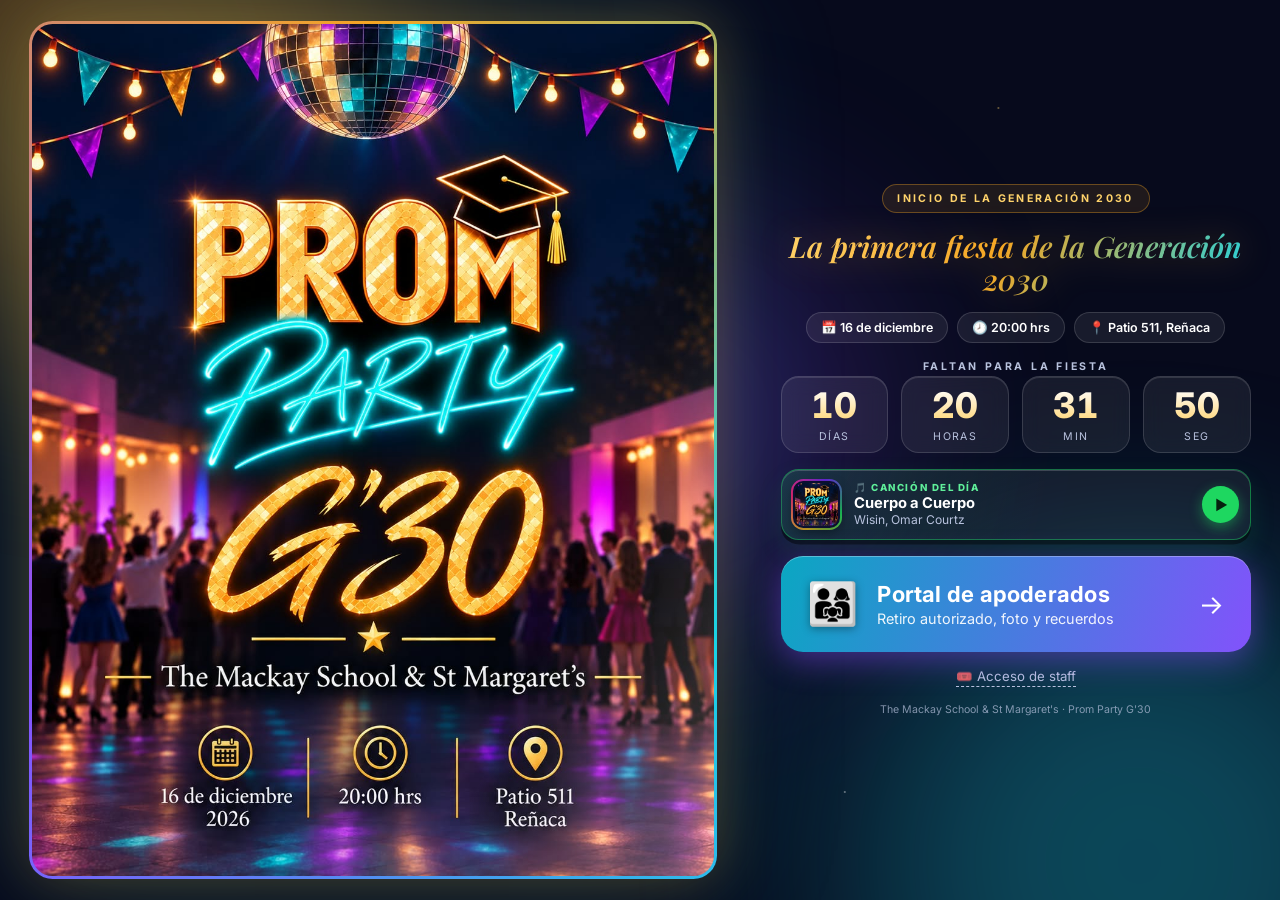
==== commit d8b95cae: "Musica: la portada y el portal leen la playlist desde musica.json Co-Authored-By: Claude Opus 5.5 <n" ====
--- a/index.html
+++ b/index.html
@@ -312,6 +312,11 @@
   .cancion:active { transform: translateY(.2rem); }
   .cancion:focus-visible { outline: 3px solid var(--cian); outline-offset: 3px; }
   .cancion[hidden] { display: none; }
+  .cancion.nodisp { cursor: default; background: rgba(255,255,255,.05); border-color: rgba(255,255,255,.18); box-shadow: 0 .3rem 0 rgba(0,0,0,.4), inset 0 1px 0 rgba(255,255,255,.1); }
+  .cancion.nodisp:hover, .cancion.nodisp:active { transform: none; filter: none; }
+  .cancion.nodisp img { filter: grayscale(.8) brightness(.7); }
+  .cancion.nodisp .cdd-txt small { color: var(--suave); }
+  .cancion.nodisp .cdd-play { background: rgba(255,255,255,.12); color: #fff; box-shadow: none; padding-left: 0; font-size: .85rem; }
   .cancion img { width: 3.2rem; height: 3.2rem; flex: none; border-radius: .7rem; object-fit: cover; background: #10173a; box-shadow: 0 .3rem .8rem rgba(0,0,0,.4); }
   .cdd-txt { flex: 1; min-width: 0; }
   .cdd-txt small { display: block; font-size: .66rem; font-weight: 800; letter-spacing: .16em; text-transform: uppercase; color: #5ff09a; }
@@ -341,6 +346,60 @@
     .cdd-txt b { font-size: .92rem; }
     .cdd-txt span { font-size: .74rem; }
   }
+
+  /* ---------- Historia de la playlist (estilo Instagram) ---------- */
+  .aro { flex: none; padding: 2px; border-radius: .85rem; line-height: 0; background: conic-gradient(from 200deg, #f9ce34, #ee2a7b, #6228d7, #1ed760, #f9ce34); }
+  .aro img { border: 2px solid #0b1030; }
+  .cancion.nodisp .aro { background: rgba(255,255,255,.2); }
+  .historia { position: fixed; inset: 0; z-index: 12; background: #000; display: flex; align-items: center; justify-content: center; touch-action: none; user-select: none; -webkit-user-select: none; }
+  .historia[hidden] { display: none; }
+  .h-marco { position: relative; overflow: hidden; height: 100dvh; width: min(100vw, calc(100dvh * 9 / 16)); background: #0b0f26; color: #fff; }
+  @media (min-width: 861px) and (min-aspect-ratio: 1/1) { .h-marco { height: 94dvh; width: calc(94dvh * 9 / 16); border-radius: 1.4rem; box-shadow: 0 0 5rem rgba(138,77,255,.35); } }
+  .h-fondo, .h-fondo .capa { position: absolute; inset: 0; }
+  .h-fondo .capa { background: center / cover no-repeat; filter: blur(38px) saturate(1.5) brightness(.6); transform: scale(1.35); opacity: 0; transition: opacity .8s ease; }
+  .h-fondo .capa.on { opacity: 1; }
+  .h-fondo::after { content: ""; position: absolute; inset: 0; background: linear-gradient(180deg, rgba(0,0,0,.45), rgba(0,0,0,0) 22%, rgba(0,0,0,0) 55%, rgba(0,0,0,.7)); }
+  .h-barras { position: absolute; z-index: 3; top: max(.6rem, env(safe-area-inset-top)); left: .6rem; right: .6rem; display: flex; gap: 3px; }
+  .h-barras i { flex: 1; height: 3px; border-radius: 3px; background: rgba(255,255,255,.35); overflow: hidden; }
+  .h-barras i b { display: block; height: 100%; width: 0; background: #fff; }
+  .h-cab { position: absolute; z-index: 3; top: calc(max(.6rem, env(safe-area-inset-top)) + .75rem); left: .8rem; right: .5rem; display: flex; align-items: center; gap: .6rem; }
+  .h-cab img { width: 2.2rem; height: 2.2rem; border-radius: 50%; object-fit: cover; border: 2px solid rgba(255,255,255,.85); }
+  .h-cab div { flex: 1; min-width: 0; line-height: 1.2; }
+  .h-cab b { display: block; font-size: .9rem; }
+  .h-cab small { display: block; font-size: .72rem; opacity: .8; white-space: nowrap; overflow: hidden; text-overflow: ellipsis; }
+  .h-cab button { flex: none; width: 2.5rem; height: 2.5rem; border: none; background: none; color: #fff; font-size: 1.25rem; cursor: pointer; border-radius: 50%; }
+  .h-cab button:focus-visible, .h-pie a:focus-visible, .h-pie button:focus-visible { outline: 3px solid var(--cian); outline-offset: 2px; }
+  .h-tocar { position: absolute; z-index: 2; inset: 0; cursor: pointer; }
+  .h-escena { position: absolute; z-index: 1; inset: 0; display: flex; flex-direction: column; align-items: center; justify-content: center; padding: 5.5rem 1.6rem 7rem; text-align: center; pointer-events: none; }
+  .h-eti { font-size: .7rem; font-weight: 800; letter-spacing: .22em; text-transform: uppercase; color: #ffd36b; margin-bottom: 1rem; text-shadow: 0 2px 10px rgba(0,0,0,.6); }
+  .h-tapa { width: min(72vw, 40dvh, 19rem); aspect-ratio: 1; border-radius: 1.1rem; object-fit: cover; box-shadow: 0 1.6rem 3.4rem rgba(0,0,0,.65), 0 0 0 1px rgba(255,255,255,.12); animation: hEntra .7s cubic-bezier(.2,.9,.3,1.15) both, hZoom 9s ease-out .7s both; }
+  @keyframes hEntra { from { opacity: 0; transform: translateY(2.2rem) scale(.82) rotate(-4deg); } }
+  @keyframes hZoom { to { transform: scale(1.06); } }
+  .h-titulo { font-size: clamp(1.4rem, 3.4dvh, 2rem); font-weight: 800; line-height: 1.15; margin-top: 1.4rem; text-shadow: 0 3px 14px rgba(0,0,0,.55); overflow-wrap: anywhere; animation: hSube .6s .15s both; }
+  .h-artista { font-size: 1rem; opacity: .85; margin-top: .35rem; animation: hSube .6s .25s both; }
+  @keyframes hSube { from { opacity: 0; transform: translateY(1rem); } }
+  .h-eq { display: flex; align-items: flex-end; justify-content: center; gap: 4px; height: 1.6rem; margin-top: 1.1rem; }
+  .h-eq i { width: 5px; height: 100%; border-radius: 3px; background: #1ed760; transform-origin: bottom; animation: hEq .9s ease-in-out infinite alternate; }
+  .h-eq i:nth-child(2) { animation-duration: .7s; animation-delay: -.3s; } .h-eq i:nth-child(3) { animation-duration: 1.1s; animation-delay: -.6s; }
+  .h-eq i:nth-child(4) { animation-duration: .8s; animation-delay: -.2s; } .h-eq i:nth-child(5) { animation-duration: 1s; animation-delay: -.5s; }
+  @keyframes hEq { from { transform: scaleY(.18); } to { transform: scaleY(1); } }
+  .historia.quieto .h-eq i { animation-play-state: paused; }
+  .historia.quieto .h-tapa { animation-play-state: paused; }
+  .h-vinilo { position: relative; width: min(64vw, 36dvh, 17rem); aspect-ratio: 1; border-radius: 50%; background: repeating-radial-gradient(circle, #111 0 2px, #1c1c1c 2px 4px); box-shadow: 0 1.6rem 3.4rem rgba(0,0,0,.7); animation: hGira 6s linear infinite, hEntra .8s both; display: grid; place-items: center; }
+  .h-vinilo img { width: 44%; aspect-ratio: 1; border-radius: 50%; object-fit: cover; border: 3px solid #000; }
+  @keyframes hGira { to { transform: rotate(360deg); } }
+  .historia.quieto .h-vinilo { animation-play-state: paused; }
+  .h-grande { font-family: 'Playfair Display', serif; font-style: italic; font-size: clamp(2.4rem, 7dvh, 3.6rem); line-height: 1; margin-top: 1.4rem; background: linear-gradient(120deg, #ffd36b, #f5a623 45%, #19d3e6); -webkit-background-clip: text; background-clip: text; color: transparent; animation: hSube .7s .2s both; }
+  .h-texto { font-size: 1rem; opacity: .9; margin-top: .6rem; line-height: 1.45; animation: hSube .7s .3s both; }
+  .h-pie { position: absolute; z-index: 3; left: 1rem; right: 1rem; bottom: max(1.2rem, env(safe-area-inset-bottom)); display: grid; gap: .6rem; }
+  .h-pie a, .h-pie button { display: flex; align-items: center; justify-content: center; gap: .5rem; font: inherit; font-weight: 800; font-size: .95rem; text-decoration: none; border-radius: 99px; padding: .85rem 1rem; cursor: pointer; border: none; }
+  .h-pie .verde { background: #1ed760; color: #06210f; }
+  .h-pie .vidrio { background: rgba(255,255,255,.16); color: #fff; border: 1px solid rgba(255,255,255,.35); backdrop-filter: blur(8px); -webkit-backdrop-filter: blur(8px); }
+  .h-pie .oro { background: linear-gradient(110deg, #f5a623, #ffd36b); color: #1a1204; }
+  .h-pie small { text-align: center; font-size: .7rem; opacity: .7; }
+  .h-pausa { position: absolute; z-index: 3; left: 50%; top: 50%; transform: translate(-50%, -50%); width: 4.5rem; height: 4.5rem; border-radius: 50%; background: rgba(0,0,0,.45); display: grid; place-items: center; font-size: 1.6rem; pointer-events: none; opacity: 0; transition: opacity .2s; }
+  .historia.quieto .h-pausa { opacity: 1; }
+  @media (prefers-reduced-motion: reduce) { .h-tapa, .h-vinilo, .h-titulo, .h-artista, .h-grande, .h-texto { animation: none !important; } }
 
   /* ---------- Aviso "en construcción" ---------- */
   .aviso {
@@ -448,10 +507,10 @@
     <p class="mensaje-post" id="mensaje-post" hidden></p>
     <a class="vivo" id="link-vivo" href="asistencia.html" hidden><span class="punto"></span><span><span id="vivo-txt">Ver asistencia en tiempo real</span><small id="vivo-sub"></small></span></a>
 
-    <button class="cancion" id="cancion" type="button" hidden aria-haspopup="dialog">
-      <img id="cdd-img" alt="">
-      <span class="cdd-txt"><small>🎵 Canción del día</small><b id="cdd-t"></b><span id="cdd-a"></span></span>
-      <span class="cdd-play" aria-hidden="true">▶</span>
+    <button class="cancion nodisp" id="cancion" type="button" disabled aria-haspopup="dialog">
+      <span class="aro"><img id="cdd-img" src="flyer.jpg" alt=""></span>
+      <span class="cdd-txt"><small>🎵 Canción del día</small><b id="cdd-t">Buscando la canción de hoy…</b><span id="cdd-a"></span></span>
+      <span class="cdd-play" id="cdd-play" aria-hidden="true">♪</span>
     </button>
 
     <div class="botones">
@@ -494,6 +553,23 @@
   </div>
 </div>
 
+<div class="historia" id="historia" role="dialog" aria-modal="true" aria-label="Historia de la playlist del grupo" hidden>
+  <div class="h-marco" id="h-marco">
+    <div class="h-fondo" id="h-fondo"></div>
+    <div class="h-barras" id="h-barras" aria-hidden="true"></div>
+    <div class="h-cab">
+      <img id="h-avatar" src="flyer.jpg" alt="">
+      <div><b>Prom Party G'30</b><small id="h-sub">La banda sonora</small></div>
+      <button type="button" id="h-sonido" aria-label="Silenciar">🔊</button>
+      <button type="button" id="h-cerrar" aria-label="Cerrar">✕</button>
+    </div>
+    <div class="h-tocar" id="h-tocar" aria-hidden="true"></div>
+    <div class="h-escena" id="h-escena" aria-live="polite"></div>
+    <div class="h-pausa" aria-hidden="true">❚❚</div>
+    <div class="h-pie" id="h-pie"></div>
+  </div>
+</div>
+
 <div class="aviso" id="aviso" role="dialog" aria-modal="true" aria-labelledby="aviso-titulo">
   <div class="aviso-caja">
     <span class="ico">🚧</span>
@@ -612,27 +688,52 @@
 const hoyChile = () => new Intl.DateTimeFormat("en-CA", { timeZone: "America/Santiago" }).format(new Date());
 let cdd = null;
 function pintarCancion(r) {
-  cdd = r;
-  const b = document.getElementById("cancion");
-  if (!r || !r.disponible) { b.hidden = true; return; }
+  cdd = r && r.disponible ? r : null;
+  const b = document.getElementById("cancion"), img = document.getElementById("cdd-img"), play = document.getElementById("cdd-play");
+  b.hidden = false;
+  if (!cdd) {   // la playlist del grupo todavía es privada (o el servidor no responde): se muestra como no disponible
+    b.classList.add("nodisp"); b.disabled = true;
+    document.getElementById("cdd-t").textContent = "No disponible por ahora";
+    document.getElementById("cdd-a").textContent = "Pronto podrás escuchar la playlist del grupo";
+    img.onerror = null; img.src = "flyer.jpg"; play.textContent = "🔒";
+    b.setAttribute("aria-label", "Canción del día: no disponible por ahora");
+    return;
+  }
+  b.classList.remove("nodisp"); b.disabled = false; play.textContent = "▶";
   document.getElementById("cdd-t").textContent = r.hoy.t;
   document.getElementById("cdd-a").textContent = r.hoy.a;
-  const img = document.getElementById("cdd-img");
   img.src = r.hoy.img || r.playlist.portada || "flyer.jpg"; img.onerror = () => { img.onerror = null; img.src = "flyer.jpg"; };
   b.setAttribute("aria-label", "Canción del día: " + r.hoy.t + " de " + r.hoy.a + ". Escuchar");
-  b.hidden = false;
+}
+/* La playlist se lee de musica.json (lo actualiza un lector automático desde Spotify).
+   Orden del día: el mismo para todos ese día; solo canciones sin letra explícita; la primera es la canción del día. */
+const N_HISTORIA = 10;
+function numero(texto) {   // número fijo a partir de un texto (para mezclar igual en todos los teléfonos)
+  let h1 = 0xdeadbeef, h2 = 0x41c6ce57;
+  for (let i = 0; i < texto.length; i++) { const c = texto.charCodeAt(i); h1 = Math.imul(h1 ^ c, 2654435761); h2 = Math.imul(h2 ^ c, 1597334677); }
+  h1 = Math.imul(h1 ^ (h1 >>> 16), 2246822507) ^ Math.imul(h2 ^ (h2 >>> 13), 3266489909);
+  h2 = Math.imul(h2 ^ (h2 >>> 16), 2246822507) ^ Math.imul(h1 ^ (h1 >>> 13), 3266489909);
+  return 4294967296 * (2097151 & h2) + (h1 >>> 0);
+}
+function ordenDelDia(lista, fecha) {
+  const o = lista.slice();
+  for (let k = o.length - 1; k > 0; k--) { const r = numero("g30-" + fecha + "-" + k) % (k + 1); [o[k], o[r]] = [o[r], o[k]]; }
+  return o;
+}
+function delDia(m) {
+  let aptas = m.canciones.filter(c => !c.e);
+  if (!aptas.length) aptas = m.canciones;
+  const hoy = hoyChile(), ayer = new Intl.DateTimeFormat("en-CA", { timeZone: "America/Santiago" }).format(new Date(Date.now() - 864e5));
+  const orden = ordenDelDia(aptas, hoy);
+  if (orden.length > 1 && orden[0].id === ordenDelDia(aptas, ayer)[0].id) orden.push(orden.shift());   // no repetir la de ayer
+  const historia = orden.slice(0, N_HISTORIA).map(c => ({ id: c.id, t: c.t, a: c.a, p: c.p, img: c.img || m.portada }));
+  return { ok: true, disponible: true, fecha: hoy, hoy: historia[0], historia, playlist: { id: m.id, nombre: m.nombre, portada: m.portada, total: m.canciones.length } };
 }
 async function cargarCancion() {
-  let guardada = null;
-  try { guardada = JSON.parse(localStorage.getItem("cdd_g30") || "null"); } catch (_) {}
-  if (guardada && guardada.fecha === hoyChile()) pintarCancion(guardada);   // se ve al instante; igual se confirma con el servidor
-  if (!window.API_URL) return;
   try {
-    const r = await (await fetch(window.API_URL, { method: "POST", body: JSON.stringify({ accion: "cancion" }) })).json();
-    if (!r || !r.ok) return;
-    pintarCancion(r);
-    try { r.disponible ? localStorage.setItem("cdd_g30", JSON.stringify(r)) : localStorage.removeItem("cdd_g30"); } catch (_) {}
-  } catch (_) {}
+    const m = await (await fetch("musica.json?d=" + hoyChile() + "-" + new Date().getHours(), { cache: "no-cache" })).json();
+    pintarCancion(m && m.ok && m.canciones && m.canciones.length ? delDia(m) : null);
+  } catch (_) { pintarCancion(null); }
 }
 function reproductor(tipo, id, alto) {
   const f = document.createElement("iframe");
@@ -659,7 +760,140 @@
   document.getElementById("mus-track").textContent = ""; document.getElementById("mus-lista").textContent = "";   // al cerrar se detiene la música
   if (antesMusica) antesMusica.focus();
 }
-document.getElementById("cancion").addEventListener("click", abrirMusica);
+document.getElementById("cancion").addEventListener("click", () => cdd && cdd.historia && cdd.historia.length ? abrirHistoria() : abrirMusica());
+
+/* ---------- Historia: 10 canciones de la playlist, como una historia de Instagram ----------
+   Portada de cada canción, su nombre y 30 s de música. Toca a la derecha para avanzar, a la izquierda para volver,
+   mantén apretado para pausar y desliza hacia abajo para cerrar. */
+const hist = { el: document.getElementById("historia"), escena: document.getElementById("h-escena"), pie: document.getElementById("h-pie"),
+  barras: document.getElementById("h-barras"), fondo: document.getElementById("h-fondo"), audio: new Audio(),
+  i: 0, lam: [], t: 0, dur: 0, pausa: false, reloj: 0, antes: 0, foco: null };
+hist.audio.preload = "auto";
+const DUR_INTRO = 4500, DUR_CANCION = 8000;
+const sp = s => String(s == null ? "" : s).replace(/[&<>"']/g, c => ({ "&": "&amp;", "<": "&lt;", ">": "&gt;", '"': "&quot;", "'": "&#39;" }[c]));
+
+function laminas() {
+  const l = [{ tipo: "intro", dur: DUR_INTRO }];
+  cdd.historia.forEach((c, k) => l.push({ tipo: "cancion", c, k, dur: DUR_CANCION }));
+  l.push({ tipo: "fin", dur: 0 });
+  return l;
+}
+function abrirHistoria() {
+  hist.lam = laminas(); hist.foco = document.activeElement;
+  hist.barras.innerHTML = hist.lam.map(() => "<i><b></b></i>").join("");
+  document.getElementById("h-avatar").src = cdd.playlist.portada || "flyer.jpg";
+  document.getElementById("h-sub").textContent = `La banda sonora · ${cdd.playlist.total} canciones`;
+  hist.el.hidden = false; document.body.style.overflow = "hidden";
+  document.getElementById("h-cerrar").focus({ preventScroll: true });
+  ir(0);
+  cancelAnimationFrame(hist.reloj); hist.antes = performance.now(); hist.reloj = requestAnimationFrame(avanzar);
+}
+function cerrarHistoria() {
+  if (hist.el.hidden) return;
+  cancelAnimationFrame(hist.reloj);
+  hist.audio.pause(); hist.audio.removeAttribute("src"); hist.audio.load();
+  hist.el.hidden = true; hist.el.classList.remove("quieto"); hist.pausa = false; document.body.style.overflow = "";
+  hist.fondo.textContent = "";
+  if (hist.foco) hist.foco.focus({ preventScroll: true });
+}
+function sonar(c) {
+  if (!c || !c.p) { hist.audio.pause(); return; }
+  if (hist.audio.dataset.id !== c.id) { hist.audio.src = c.p; hist.audio.dataset.id = c.id; }
+  if (!hist.pausa) hist.audio.play().catch(() => {});
+}
+function fondo(url) {
+  const d = document.createElement("div"); d.className = "capa"; d.style.backgroundImage = `url("${String(url).replace(/"/g, "")}")`;
+  hist.fondo.append(d); requestAnimationFrame(() => requestAnimationFrame(() => d.classList.add("on")));
+  while (hist.fondo.children.length > 2) hist.fondo.firstChild.remove();
+}
+function ir(n) {
+  n = Math.max(0, Math.min(n, hist.lam.length - 1));
+  hist.i = n; hist.t = 0;
+  const L = hist.lam[n], total = cdd.historia.length;
+  [...hist.barras.children].forEach((b, k) => b.firstChild.style.width = k < n ? "100%" : "0%");
+  if (L.tipo === "intro") {
+    fondo(cdd.playlist.portada || cdd.historia[0].img);
+    hist.escena.innerHTML = `<p class="h-eti">La banda sonora de la</p>
+      <div class="h-vinilo"><img src="${sp(cdd.playlist.portada || cdd.historia[0].img)}" alt=""></div>
+      <p class="h-grande">G'30</p>
+      <p class="h-texto">${sp(cdd.playlist.total)} canciones elegidas por el grupo.<br>Hoy suenan estas ${total} 🎶</p>`;
+    hist.pie.innerHTML = `<small>Toca para avanzar ›</small>`;
+    sonar(cdd.historia[0]);
+  } else if (L.tipo === "cancion") {
+    const c = L.c;
+    fondo(c.img);
+    hist.escena.innerHTML = `<p class="h-eti">${L.k === 0 ? "★ Canción del día" : "#" + (L.k + 1) + " de " + total}</p>
+      <img class="h-tapa" src="${sp(c.img)}" alt="Portada de ${sp(c.t)}">
+      <p class="h-titulo">${sp(c.t)}</p><p class="h-artista">${sp(c.a)}</p>
+      <div class="h-eq" aria-hidden="true"><i></i><i></i><i></i><i></i><i></i></div>`;
+    hist.pie.innerHTML = `<a class="vidrio" href="https://open.spotify.com/track/${encodeURIComponent(c.id)}" target="_blank" rel="noopener">▶ Escuchar completa en Spotify</a>`;
+    sonar(c);
+    const sig = hist.lam[n + 1];
+    if (sig && sig.c) new Image().src = sig.c.img;   // la portada siguiente ya queda cargada
+  } else {
+    fondo(cdd.playlist.portada || cdd.historia[0].img);
+    hist.escena.innerHTML = `<p class="h-eti">Prom Party G'30 · 16 de diciembre</p>
+      <div class="h-vinilo"><img src="${sp(cdd.playlist.portada || cdd.historia[0].img)}" alt=""></div>
+      <p class="h-grande" style="font-size:clamp(1.9rem,5.5dvh,2.8rem)">¿Falta tu canción?</p>
+      <p class="h-texto">Pídela o dedícasela a tu hijo/a en el Portal de apoderados. Mañana suenan otras 10.</p>`;
+    hist.pie.innerHTML = `<a class="oro" href="apoderados.html">🙋 Pide tu canción</a>
+      <button class="verde" type="button" id="h-completa">🎧 Escuchar la playlist completa</button>
+      <button class="vidrio" type="button" id="h-otra">↺ Ver de nuevo</button>`;
+    document.getElementById("h-completa").onclick = () => { cerrarHistoria(); abrirMusica(); };
+    document.getElementById("h-otra").onclick = () => ir(1);
+    [...hist.barras.children].forEach(b => b.firstChild.style.width = "100%");
+  }
+  hist.pie.querySelectorAll("a[target]").forEach(a => a.addEventListener("click", () => pausar(true)));
+}
+function avanzar(ahora) {
+  const dt = Math.min(250, ahora - hist.antes);   // un teléfono lento no frena la historia hist.antes = ahora;
+  const L = hist.lam[hist.i];
+  if (!hist.pausa && L && L.dur) {
+    hist.t += dt;
+    hist.barras.children[hist.i].firstChild.style.width = Math.min(100, hist.t / L.dur * 100) + "%";
+    if (hist.t >= L.dur) ir(hist.i + 1);
+  }
+  hist.reloj = requestAnimationFrame(avanzar);
+}
+function pausar(si) {
+  hist.pausa = si; hist.el.classList.toggle("quieto", si);
+  if (si) hist.audio.pause();
+  else { const L = hist.lam[hist.i]; if (L && L.tipo !== "fin") hist.audio.play().catch(() => {}); }
+}
+/* Gestos: toque (izquierda / derecha), mantener (pausa), deslizar hacia abajo (cerrar) */
+(() => {
+  const capa = document.getElementById("h-tocar");
+  let x0 = 0, y0 = 0, mantener = 0, mantenido = false, abajo = false;
+  capa.addEventListener("pointerdown", e => {
+    x0 = e.clientX; y0 = e.clientY; mantenido = false; abajo = true;
+    clearTimeout(mantener); mantener = setTimeout(() => { mantenido = true; pausar(true); }, 230);
+  });
+  const soltar = e => {
+    if (!abajo) return; abajo = false; clearTimeout(mantener);
+    const dy = e.clientY - y0, dx = e.clientX - x0;
+    if (dy > 90 && Math.abs(dy) > Math.abs(dx)) return cerrarHistoria();
+    if (mantenido) return pausar(false);
+    if (Math.abs(dx) > 60) return ir(hist.i + (dx < 0 ? 1 : -1));
+    const r = capa.getBoundingClientRect();
+    ir(hist.i + (e.clientX - r.left < r.width / 3 ? -1 : 1));
+  };
+  capa.addEventListener("pointerup", soltar);
+  capa.addEventListener("pointercancel", () => { abajo = false; clearTimeout(mantener); if (mantenido) pausar(false); });
+})();
+document.getElementById("h-cerrar").addEventListener("click", cerrarHistoria);
+document.getElementById("h-sonido").addEventListener("click", e => {
+  hist.audio.muted = !hist.audio.muted;
+  e.currentTarget.textContent = hist.audio.muted ? "🔇" : "🔊";
+  e.currentTarget.setAttribute("aria-label", hist.audio.muted ? "Activar sonido" : "Silenciar");
+});
+document.addEventListener("keydown", e => {
+  if (hist.el.hidden) return;
+  if (e.key === "Escape") cerrarHistoria();
+  else if (e.key === "ArrowRight") ir(hist.i + 1);
+  else if (e.key === "ArrowLeft") ir(hist.i - 1);
+  else if (e.key === " " && e.target === document.body) { e.preventDefault(); pausar(!hist.pausa); }
+});
+document.addEventListener("visibilitychange", () => { if (document.hidden && !hist.el.hidden) pausar(true); });
 document.getElementById("mus-cerrar").addEventListener("click", cerrarMusica);
 musica.addEventListener("click", e => { if (e.target === musica) cerrarMusica(); });
 document.addEventListener("keydown", e => { if (e.key === "Escape") cerrarMusica(); });
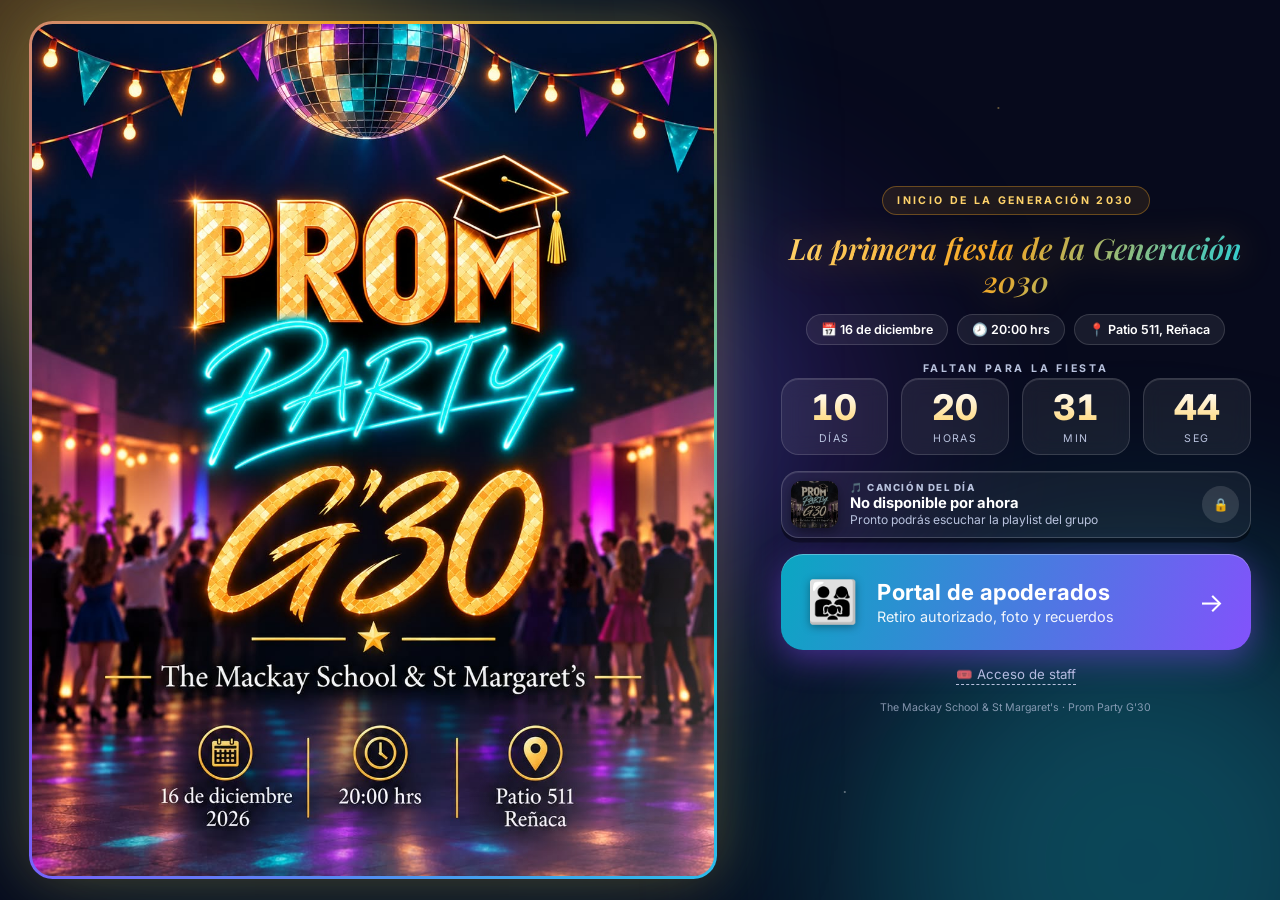
==== commit 5d0e10d4: "Musica: mostrar 'No disponible' mientras la playlist sea privada Co-Authored-By: Claude Opus 5.5 <no" ====
--- a/index.html
+++ b/index.html
@@ -347,60 +347,6 @@
     .cdd-txt span { font-size: .74rem; }
   }
 
-  /* ---------- Historia de la playlist (estilo Instagram) ---------- */
-  .aro { flex: none; padding: 2px; border-radius: .85rem; line-height: 0; background: conic-gradient(from 200deg, #f9ce34, #ee2a7b, #6228d7, #1ed760, #f9ce34); }
-  .aro img { border: 2px solid #0b1030; }
-  .cancion.nodisp .aro { background: rgba(255,255,255,.2); }
-  .historia { position: fixed; inset: 0; z-index: 12; background: #000; display: flex; align-items: center; justify-content: center; touch-action: none; user-select: none; -webkit-user-select: none; }
-  .historia[hidden] { display: none; }
-  .h-marco { position: relative; overflow: hidden; height: 100dvh; width: min(100vw, calc(100dvh * 9 / 16)); background: #0b0f26; color: #fff; }
-  @media (min-width: 861px) and (min-aspect-ratio: 1/1) { .h-marco { height: 94dvh; width: calc(94dvh * 9 / 16); border-radius: 1.4rem; box-shadow: 0 0 5rem rgba(138,77,255,.35); } }
-  .h-fondo, .h-fondo .capa { position: absolute; inset: 0; }
-  .h-fondo .capa { background: center / cover no-repeat; filter: blur(38px) saturate(1.5) brightness(.6); transform: scale(1.35); opacity: 0; transition: opacity .8s ease; }
-  .h-fondo .capa.on { opacity: 1; }
-  .h-fondo::after { content: ""; position: absolute; inset: 0; background: linear-gradient(180deg, rgba(0,0,0,.45), rgba(0,0,0,0) 22%, rgba(0,0,0,0) 55%, rgba(0,0,0,.7)); }
-  .h-barras { position: absolute; z-index: 3; top: max(.6rem, env(safe-area-inset-top)); left: .6rem; right: .6rem; display: flex; gap: 3px; }
-  .h-barras i { flex: 1; height: 3px; border-radius: 3px; background: rgba(255,255,255,.35); overflow: hidden; }
-  .h-barras i b { display: block; height: 100%; width: 0; background: #fff; }
-  .h-cab { position: absolute; z-index: 3; top: calc(max(.6rem, env(safe-area-inset-top)) + .75rem); left: .8rem; right: .5rem; display: flex; align-items: center; gap: .6rem; }
-  .h-cab img { width: 2.2rem; height: 2.2rem; border-radius: 50%; object-fit: cover; border: 2px solid rgba(255,255,255,.85); }
-  .h-cab div { flex: 1; min-width: 0; line-height: 1.2; }
-  .h-cab b { display: block; font-size: .9rem; }
-  .h-cab small { display: block; font-size: .72rem; opacity: .8; white-space: nowrap; overflow: hidden; text-overflow: ellipsis; }
-  .h-cab button { flex: none; width: 2.5rem; height: 2.5rem; border: none; background: none; color: #fff; font-size: 1.25rem; cursor: pointer; border-radius: 50%; }
-  .h-cab button:focus-visible, .h-pie a:focus-visible, .h-pie button:focus-visible { outline: 3px solid var(--cian); outline-offset: 2px; }
-  .h-tocar { position: absolute; z-index: 2; inset: 0; cursor: pointer; }
-  .h-escena { position: absolute; z-index: 1; inset: 0; display: flex; flex-direction: column; align-items: center; justify-content: center; padding: 5.5rem 1.6rem 7rem; text-align: center; pointer-events: none; }
-  .h-eti { font-size: .7rem; font-weight: 800; letter-spacing: .22em; text-transform: uppercase; color: #ffd36b; margin-bottom: 1rem; text-shadow: 0 2px 10px rgba(0,0,0,.6); }
-  .h-tapa { width: min(72vw, 40dvh, 19rem); aspect-ratio: 1; border-radius: 1.1rem; object-fit: cover; box-shadow: 0 1.6rem 3.4rem rgba(0,0,0,.65), 0 0 0 1px rgba(255,255,255,.12); animation: hEntra .7s cubic-bezier(.2,.9,.3,1.15) both, hZoom 9s ease-out .7s both; }
-  @keyframes hEntra { from { opacity: 0; transform: translateY(2.2rem) scale(.82) rotate(-4deg); } }
-  @keyframes hZoom { to { transform: scale(1.06); } }
-  .h-titulo { font-size: clamp(1.4rem, 3.4dvh, 2rem); font-weight: 800; line-height: 1.15; margin-top: 1.4rem; text-shadow: 0 3px 14px rgba(0,0,0,.55); overflow-wrap: anywhere; animation: hSube .6s .15s both; }
-  .h-artista { font-size: 1rem; opacity: .85; margin-top: .35rem; animation: hSube .6s .25s both; }
-  @keyframes hSube { from { opacity: 0; transform: translateY(1rem); } }
-  .h-eq { display: flex; align-items: flex-end; justify-content: center; gap: 4px; height: 1.6rem; margin-top: 1.1rem; }
-  .h-eq i { width: 5px; height: 100%; border-radius: 3px; background: #1ed760; transform-origin: bottom; animation: hEq .9s ease-in-out infinite alternate; }
-  .h-eq i:nth-child(2) { animation-duration: .7s; animation-delay: -.3s; } .h-eq i:nth-child(3) { animation-duration: 1.1s; animation-delay: -.6s; }
-  .h-eq i:nth-child(4) { animation-duration: .8s; animation-delay: -.2s; } .h-eq i:nth-child(5) { animation-duration: 1s; animation-delay: -.5s; }
-  @keyframes hEq { from { transform: scaleY(.18); } to { transform: scaleY(1); } }
-  .historia.quieto .h-eq i { animation-play-state: paused; }
-  .historia.quieto .h-tapa { animation-play-state: paused; }
-  .h-vinilo { position: relative; width: min(64vw, 36dvh, 17rem); aspect-ratio: 1; border-radius: 50%; background: repeating-radial-gradient(circle, #111 0 2px, #1c1c1c 2px 4px); box-shadow: 0 1.6rem 3.4rem rgba(0,0,0,.7); animation: hGira 6s linear infinite, hEntra .8s both; display: grid; place-items: center; }
-  .h-vinilo img { width: 44%; aspect-ratio: 1; border-radius: 50%; object-fit: cover; border: 3px solid #000; }
-  @keyframes hGira { to { transform: rotate(360deg); } }
-  .historia.quieto .h-vinilo { animation-play-state: paused; }
-  .h-grande { font-family: 'Playfair Display', serif; font-style: italic; font-size: clamp(2.4rem, 7dvh, 3.6rem); line-height: 1; margin-top: 1.4rem; background: linear-gradient(120deg, #ffd36b, #f5a623 45%, #19d3e6); -webkit-background-clip: text; background-clip: text; color: transparent; animation: hSube .7s .2s both; }
-  .h-texto { font-size: 1rem; opacity: .9; margin-top: .6rem; line-height: 1.45; animation: hSube .7s .3s both; }
-  .h-pie { position: absolute; z-index: 3; left: 1rem; right: 1rem; bottom: max(1.2rem, env(safe-area-inset-bottom)); display: grid; gap: .6rem; }
-  .h-pie a, .h-pie button { display: flex; align-items: center; justify-content: center; gap: .5rem; font: inherit; font-weight: 800; font-size: .95rem; text-decoration: none; border-radius: 99px; padding: .85rem 1rem; cursor: pointer; border: none; }
-  .h-pie .verde { background: #1ed760; color: #06210f; }
-  .h-pie .vidrio { background: rgba(255,255,255,.16); color: #fff; border: 1px solid rgba(255,255,255,.35); backdrop-filter: blur(8px); -webkit-backdrop-filter: blur(8px); }
-  .h-pie .oro { background: linear-gradient(110deg, #f5a623, #ffd36b); color: #1a1204; }
-  .h-pie small { text-align: center; font-size: .7rem; opacity: .7; }
-  .h-pausa { position: absolute; z-index: 3; left: 50%; top: 50%; transform: translate(-50%, -50%); width: 4.5rem; height: 4.5rem; border-radius: 50%; background: rgba(0,0,0,.45); display: grid; place-items: center; font-size: 1.6rem; pointer-events: none; opacity: 0; transition: opacity .2s; }
-  .historia.quieto .h-pausa { opacity: 1; }
-  @media (prefers-reduced-motion: reduce) { .h-tapa, .h-vinilo, .h-titulo, .h-artista, .h-grande, .h-texto { animation: none !important; } }
-
   /* ---------- Aviso "en construcción" ---------- */
   .aviso {
     position: fixed; inset: 0; z-index: 10; display: grid; place-items: center; padding: 1.5rem;
@@ -508,7 +454,7 @@
     <a class="vivo" id="link-vivo" href="asistencia.html" hidden><span class="punto"></span><span><span id="vivo-txt">Ver asistencia en tiempo real</span><small id="vivo-sub"></small></span></a>
 
     <button class="cancion nodisp" id="cancion" type="button" disabled aria-haspopup="dialog">
-      <span class="aro"><img id="cdd-img" src="flyer.jpg" alt=""></span>
+      <img id="cdd-img" src="flyer.jpg" alt="">
       <span class="cdd-txt"><small>🎵 Canción del día</small><b id="cdd-t">Buscando la canción de hoy…</b><span id="cdd-a"></span></span>
       <span class="cdd-play" id="cdd-play" aria-hidden="true">♪</span>
     </button>
@@ -553,23 +499,6 @@
   </div>
 </div>
 
-<div class="historia" id="historia" role="dialog" aria-modal="true" aria-label="Historia de la playlist del grupo" hidden>
-  <div class="h-marco" id="h-marco">
-    <div class="h-fondo" id="h-fondo"></div>
-    <div class="h-barras" id="h-barras" aria-hidden="true"></div>
-    <div class="h-cab">
-      <img id="h-avatar" src="flyer.jpg" alt="">
-      <div><b>Prom Party G'30</b><small id="h-sub">La banda sonora</small></div>
-      <button type="button" id="h-sonido" aria-label="Silenciar">🔊</button>
-      <button type="button" id="h-cerrar" aria-label="Cerrar">✕</button>
-    </div>
-    <div class="h-tocar" id="h-tocar" aria-hidden="true"></div>
-    <div class="h-escena" id="h-escena" aria-live="polite"></div>
-    <div class="h-pausa" aria-hidden="true">❚❚</div>
-    <div class="h-pie" id="h-pie"></div>
-  </div>
-</div>
-
 <div class="aviso" id="aviso" role="dialog" aria-modal="true" aria-labelledby="aviso-titulo">
   <div class="aviso-caja">
     <span class="ico">🚧</span>
@@ -705,35 +634,18 @@
   img.src = r.hoy.img || r.playlist.portada || "flyer.jpg"; img.onerror = () => { img.onerror = null; img.src = "flyer.jpg"; };
   b.setAttribute("aria-label", "Canción del día: " + r.hoy.t + " de " + r.hoy.a + ". Escuchar");
 }
-/* La playlist se lee de musica.json (lo actualiza un lector automático desde Spotify).
-   Orden del día: el mismo para todos ese día; solo canciones sin letra explícita; la primera es la canción del día. */
-const N_HISTORIA = 10;
-function numero(texto) {   // número fijo a partir de un texto (para mezclar igual en todos los teléfonos)
-  let h1 = 0xdeadbeef, h2 = 0x41c6ce57;
-  for (let i = 0; i < texto.length; i++) { const c = texto.charCodeAt(i); h1 = Math.imul(h1 ^ c, 2654435761); h2 = Math.imul(h2 ^ c, 1597334677); }
-  h1 = Math.imul(h1 ^ (h1 >>> 16), 2246822507) ^ Math.imul(h2 ^ (h2 >>> 13), 3266489909);
-  h2 = Math.imul(h2 ^ (h2 >>> 16), 2246822507) ^ Math.imul(h1 ^ (h1 >>> 13), 3266489909);
-  return 4294967296 * (2097151 & h2) + (h1 >>> 0);
-}
-function ordenDelDia(lista, fecha) {
-  const o = lista.slice();
-  for (let k = o.length - 1; k > 0; k--) { const r = numero("g30-" + fecha + "-" + k) % (k + 1); [o[k], o[r]] = [o[r], o[k]]; }
-  return o;
-}
-function delDia(m) {
-  let aptas = m.canciones.filter(c => !c.e);
-  if (!aptas.length) aptas = m.canciones;
-  const hoy = hoyChile(), ayer = new Intl.DateTimeFormat("en-CA", { timeZone: "America/Santiago" }).format(new Date(Date.now() - 864e5));
-  const orden = ordenDelDia(aptas, hoy);
-  if (orden.length > 1 && orden[0].id === ordenDelDia(aptas, ayer)[0].id) orden.push(orden.shift());   // no repetir la de ayer
-  const historia = orden.slice(0, N_HISTORIA).map(c => ({ id: c.id, t: c.t, a: c.a, p: c.p, img: c.img || m.portada }));
-  return { ok: true, disponible: true, fecha: hoy, hoy: historia[0], historia, playlist: { id: m.id, nombre: m.nombre, portada: m.portada, total: m.canciones.length } };
-}
 async function cargarCancion() {
+  let guardada = null;
+  try { guardada = JSON.parse(localStorage.getItem("cdd_g30") || "null"); } catch (_) {}
+  const yaVista = !!(guardada && guardada.fecha === hoyChile());
+  if (yaVista) pintarCancion(guardada);   // se ve al instante; igual se confirma con el servidor
+  if (!window.API_URL) return pintarCancion(null);
   try {
-    const m = await (await fetch("musica.json?d=" + hoyChile() + "-" + new Date().getHours(), { cache: "no-cache" })).json();
-    pintarCancion(m && m.ok && m.canciones && m.canciones.length ? delDia(m) : null);
-  } catch (_) { pintarCancion(null); }
+    const r = await (await fetch(window.API_URL, { method: "POST", body: JSON.stringify({ accion: "cancion" }) })).json();
+    const ok = !!(r && r.ok);
+    pintarCancion(ok ? r : null);
+    try { ok && r.disponible ? localStorage.setItem("cdd_g30", JSON.stringify(r)) : localStorage.removeItem("cdd_g30"); } catch (_) {}
+  } catch (_) { if (!yaVista) pintarCancion(null); }
 }
 function reproductor(tipo, id, alto) {
   const f = document.createElement("iframe");
@@ -760,140 +672,7 @@
   document.getElementById("mus-track").textContent = ""; document.getElementById("mus-lista").textContent = "";   // al cerrar se detiene la música
   if (antesMusica) antesMusica.focus();
 }
-document.getElementById("cancion").addEventListener("click", () => cdd && cdd.historia && cdd.historia.length ? abrirHistoria() : abrirMusica());
-
-/* ---------- Historia: 10 canciones de la playlist, como una historia de Instagram ----------
-   Portada de cada canción, su nombre y 30 s de música. Toca a la derecha para avanzar, a la izquierda para volver,
-   mantén apretado para pausar y desliza hacia abajo para cerrar. */
-const hist = { el: document.getElementById("historia"), escena: document.getElementById("h-escena"), pie: document.getElementById("h-pie"),
-  barras: document.getElementById("h-barras"), fondo: document.getElementById("h-fondo"), audio: new Audio(),
-  i: 0, lam: [], t: 0, dur: 0, pausa: false, reloj: 0, antes: 0, foco: null };
-hist.audio.preload = "auto";
-const DUR_INTRO = 4500, DUR_CANCION = 8000;
-const sp = s => String(s == null ? "" : s).replace(/[&<>"']/g, c => ({ "&": "&amp;", "<": "&lt;", ">": "&gt;", '"': "&quot;", "'": "&#39;" }[c]));
-
-function laminas() {
-  const l = [{ tipo: "intro", dur: DUR_INTRO }];
-  cdd.historia.forEach((c, k) => l.push({ tipo: "cancion", c, k, dur: DUR_CANCION }));
-  l.push({ tipo: "fin", dur: 0 });
-  return l;
-}
-function abrirHistoria() {
-  hist.lam = laminas(); hist.foco = document.activeElement;
-  hist.barras.innerHTML = hist.lam.map(() => "<i><b></b></i>").join("");
-  document.getElementById("h-avatar").src = cdd.playlist.portada || "flyer.jpg";
-  document.getElementById("h-sub").textContent = `La banda sonora · ${cdd.playlist.total} canciones`;
-  hist.el.hidden = false; document.body.style.overflow = "hidden";
-  document.getElementById("h-cerrar").focus({ preventScroll: true });
-  ir(0);
-  cancelAnimationFrame(hist.reloj); hist.antes = performance.now(); hist.reloj = requestAnimationFrame(avanzar);
-}
-function cerrarHistoria() {
-  if (hist.el.hidden) return;
-  cancelAnimationFrame(hist.reloj);
-  hist.audio.pause(); hist.audio.removeAttribute("src"); hist.audio.load();
-  hist.el.hidden = true; hist.el.classList.remove("quieto"); hist.pausa = false; document.body.style.overflow = "";
-  hist.fondo.textContent = "";
-  if (hist.foco) hist.foco.focus({ preventScroll: true });
-}
-function sonar(c) {
-  if (!c || !c.p) { hist.audio.pause(); return; }
-  if (hist.audio.dataset.id !== c.id) { hist.audio.src = c.p; hist.audio.dataset.id = c.id; }
-  if (!hist.pausa) hist.audio.play().catch(() => {});
-}
-function fondo(url) {
-  const d = document.createElement("div"); d.className = "capa"; d.style.backgroundImage = `url("${String(url).replace(/"/g, "")}")`;
-  hist.fondo.append(d); requestAnimationFrame(() => requestAnimationFrame(() => d.classList.add("on")));
-  while (hist.fondo.children.length > 2) hist.fondo.firstChild.remove();
-}
-function ir(n) {
-  n = Math.max(0, Math.min(n, hist.lam.length - 1));
-  hist.i = n; hist.t = 0;
-  const L = hist.lam[n], total = cdd.historia.length;
-  [...hist.barras.children].forEach((b, k) => b.firstChild.style.width = k < n ? "100%" : "0%");
-  if (L.tipo === "intro") {
-    fondo(cdd.playlist.portada || cdd.historia[0].img);
-    hist.escena.innerHTML = `<p class="h-eti">La banda sonora de la</p>
-      <div class="h-vinilo"><img src="${sp(cdd.playlist.portada || cdd.historia[0].img)}" alt=""></div>
-      <p class="h-grande">G'30</p>
-      <p class="h-texto">${sp(cdd.playlist.total)} canciones elegidas por el grupo.<br>Hoy suenan estas ${total} 🎶</p>`;
-    hist.pie.innerHTML = `<small>Toca para avanzar ›</small>`;
-    sonar(cdd.historia[0]);
-  } else if (L.tipo === "cancion") {
-    const c = L.c;
-    fondo(c.img);
-    hist.escena.innerHTML = `<p class="h-eti">${L.k === 0 ? "★ Canción del día" : "#" + (L.k + 1) + " de " + total}</p>
-      <img class="h-tapa" src="${sp(c.img)}" alt="Portada de ${sp(c.t)}">
-      <p class="h-titulo">${sp(c.t)}</p><p class="h-artista">${sp(c.a)}</p>
-      <div class="h-eq" aria-hidden="true"><i></i><i></i><i></i><i></i><i></i></div>`;
-    hist.pie.innerHTML = `<a class="vidrio" href="https://open.spotify.com/track/${encodeURIComponent(c.id)}" target="_blank" rel="noopener">▶ Escuchar completa en Spotify</a>`;
-    sonar(c);
-    const sig = hist.lam[n + 1];
-    if (sig && sig.c) new Image().src = sig.c.img;   // la portada siguiente ya queda cargada
-  } else {
-    fondo(cdd.playlist.portada || cdd.historia[0].img);
-    hist.escena.innerHTML = `<p class="h-eti">Prom Party G'30 · 16 de diciembre</p>
-      <div class="h-vinilo"><img src="${sp(cdd.playlist.portada || cdd.historia[0].img)}" alt=""></div>
-      <p class="h-grande" style="font-size:clamp(1.9rem,5.5dvh,2.8rem)">¿Falta tu canción?</p>
-      <p class="h-texto">Pídela o dedícasela a tu hijo/a en el Portal de apoderados. Mañana suenan otras 10.</p>`;
-    hist.pie.innerHTML = `<a class="oro" href="apoderados.html">🙋 Pide tu canción</a>
-      <button class="verde" type="button" id="h-completa">🎧 Escuchar la playlist completa</button>
-      <button class="vidrio" type="button" id="h-otra">↺ Ver de nuevo</button>`;
-    document.getElementById("h-completa").onclick = () => { cerrarHistoria(); abrirMusica(); };
-    document.getElementById("h-otra").onclick = () => ir(1);
-    [...hist.barras.children].forEach(b => b.firstChild.style.width = "100%");
-  }
-  hist.pie.querySelectorAll("a[target]").forEach(a => a.addEventListener("click", () => pausar(true)));
-}
-function avanzar(ahora) {
-  const dt = Math.min(250, ahora - hist.antes);   // un teléfono lento no frena la historia hist.antes = ahora;
-  const L = hist.lam[hist.i];
-  if (!hist.pausa && L && L.dur) {
-    hist.t += dt;
-    hist.barras.children[hist.i].firstChild.style.width = Math.min(100, hist.t / L.dur * 100) + "%";
-    if (hist.t >= L.dur) ir(hist.i + 1);
-  }
-  hist.reloj = requestAnimationFrame(avanzar);
-}
-function pausar(si) {
-  hist.pausa = si; hist.el.classList.toggle("quieto", si);
-  if (si) hist.audio.pause();
-  else { const L = hist.lam[hist.i]; if (L && L.tipo !== "fin") hist.audio.play().catch(() => {}); }
-}
-/* Gestos: toque (izquierda / derecha), mantener (pausa), deslizar hacia abajo (cerrar) */
-(() => {
-  const capa = document.getElementById("h-tocar");
-  let x0 = 0, y0 = 0, mantener = 0, mantenido = false, abajo = false;
-  capa.addEventListener("pointerdown", e => {
-    x0 = e.clientX; y0 = e.clientY; mantenido = false; abajo = true;
-    clearTimeout(mantener); mantener = setTimeout(() => { mantenido = true; pausar(true); }, 230);
-  });
-  const soltar = e => {
-    if (!abajo) return; abajo = false; clearTimeout(mantener);
-    const dy = e.clientY - y0, dx = e.clientX - x0;
-    if (dy > 90 && Math.abs(dy) > Math.abs(dx)) return cerrarHistoria();
-    if (mantenido) return pausar(false);
-    if (Math.abs(dx) > 60) return ir(hist.i + (dx < 0 ? 1 : -1));
-    const r = capa.getBoundingClientRect();
-    ir(hist.i + (e.clientX - r.left < r.width / 3 ? -1 : 1));
-  };
-  capa.addEventListener("pointerup", soltar);
-  capa.addEventListener("pointercancel", () => { abajo = false; clearTimeout(mantener); if (mantenido) pausar(false); });
-})();
-document.getElementById("h-cerrar").addEventListener("click", cerrarHistoria);
-document.getElementById("h-sonido").addEventListener("click", e => {
-  hist.audio.muted = !hist.audio.muted;
-  e.currentTarget.textContent = hist.audio.muted ? "🔇" : "🔊";
-  e.currentTarget.setAttribute("aria-label", hist.audio.muted ? "Activar sonido" : "Silenciar");
-});
-document.addEventListener("keydown", e => {
-  if (hist.el.hidden) return;
-  if (e.key === "Escape") cerrarHistoria();
-  else if (e.key === "ArrowRight") ir(hist.i + 1);
-  else if (e.key === "ArrowLeft") ir(hist.i - 1);
-  else if (e.key === " " && e.target === document.body) { e.preventDefault(); pausar(!hist.pausa); }
-});
-document.addEventListener("visibilitychange", () => { if (document.hidden && !hist.el.hidden) pausar(true); });
+document.getElementById("cancion").addEventListener("click", abrirMusica);
 document.getElementById("mus-cerrar").addEventListener("click", cerrarMusica);
 musica.addEventListener("click", e => { if (e.target === musica) cerrarMusica(); });
 document.addEventListener("keydown", e => { if (e.key === "Escape") cerrarMusica(); });
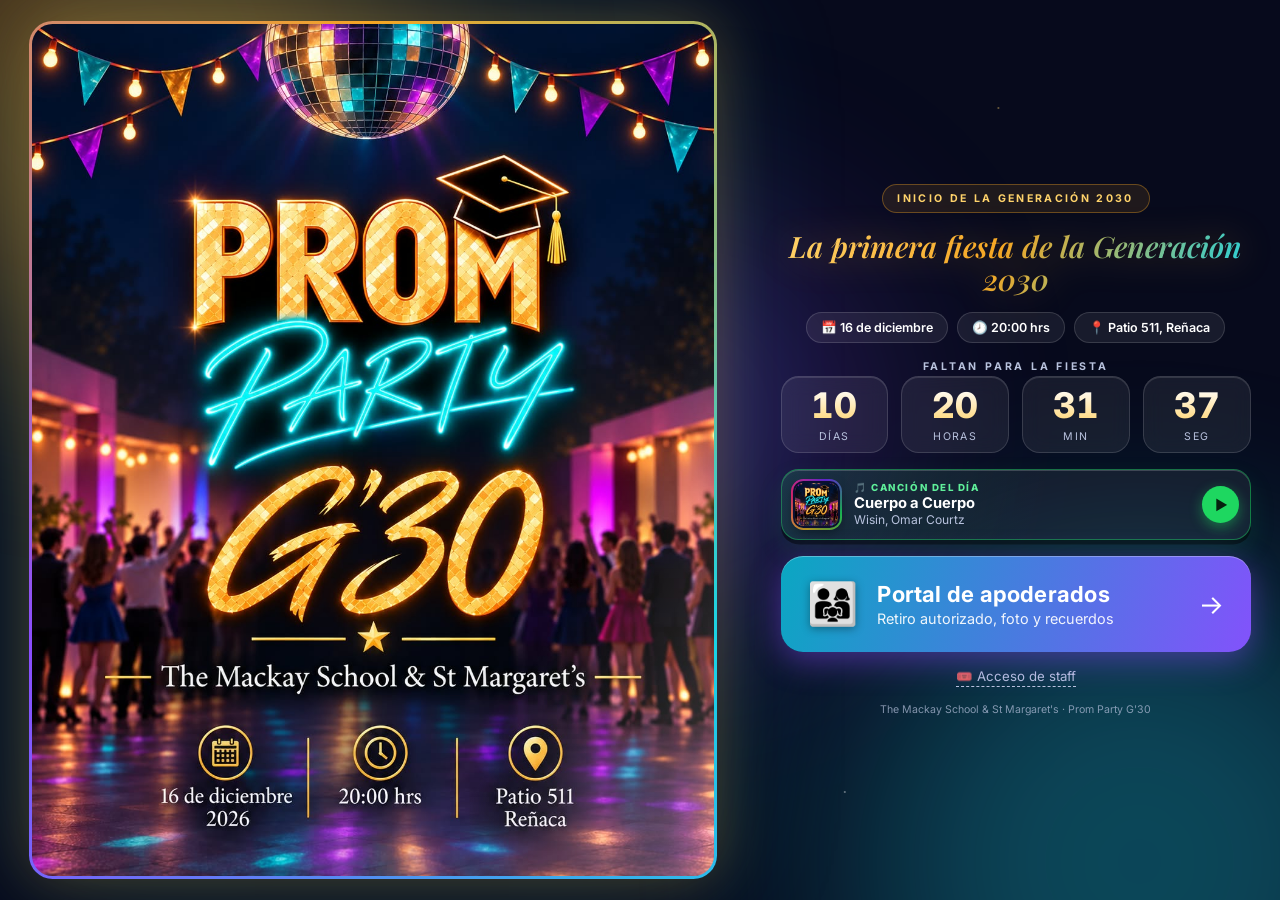
==== commit ef4e4c0a: "Historia: 15 segundos por cancion Co-Authored-By: Claude Opus 5.5 <noreply@anthropic.com>" ====
--- a/index.html
+++ b/index.html
@@ -347,6 +347,60 @@
     .cdd-txt span { font-size: .74rem; }
   }
 
+  /* ---------- Historia de la playlist (estilo Instagram) ---------- */
+  .aro { flex: none; padding: 2px; border-radius: .85rem; line-height: 0; background: conic-gradient(from 200deg, #f9ce34, #ee2a7b, #6228d7, #1ed760, #f9ce34); }
+  .aro img { border: 2px solid #0b1030; }
+  .cancion.nodisp .aro { background: rgba(255,255,255,.2); }
+  .historia { position: fixed; inset: 0; z-index: 12; background: #000; display: flex; align-items: center; justify-content: center; touch-action: none; user-select: none; -webkit-user-select: none; }
+  .historia[hidden] { display: none; }
+  .h-marco { position: relative; overflow: hidden; height: 100dvh; width: min(100vw, calc(100dvh * 9 / 16)); background: #0b0f26; color: #fff; }
+  @media (min-width: 861px) and (min-aspect-ratio: 1/1) { .h-marco { height: 94dvh; width: calc(94dvh * 9 / 16); border-radius: 1.4rem; box-shadow: 0 0 5rem rgba(138,77,255,.35); } }
+  .h-fondo, .h-fondo .capa { position: absolute; inset: 0; }
+  .h-fondo .capa { background: center / cover no-repeat; filter: blur(38px) saturate(1.5) brightness(.6); transform: scale(1.35); opacity: 0; transition: opacity .8s ease; }
+  .h-fondo .capa.on { opacity: 1; }
+  .h-fondo::after { content: ""; position: absolute; inset: 0; background: linear-gradient(180deg, rgba(0,0,0,.45), rgba(0,0,0,0) 22%, rgba(0,0,0,0) 55%, rgba(0,0,0,.7)); }
+  .h-barras { position: absolute; z-index: 3; top: max(.6rem, env(safe-area-inset-top)); left: .6rem; right: .6rem; display: flex; gap: 3px; }
+  .h-barras i { flex: 1; height: 3px; border-radius: 3px; background: rgba(255,255,255,.35); overflow: hidden; }
+  .h-barras i b { display: block; height: 100%; width: 0; background: #fff; }
+  .h-cab { position: absolute; z-index: 3; top: calc(max(.6rem, env(safe-area-inset-top)) + .75rem); left: .8rem; right: .5rem; display: flex; align-items: center; gap: .6rem; }
+  .h-cab img { width: 2.2rem; height: 2.2rem; border-radius: 50%; object-fit: cover; border: 2px solid rgba(255,255,255,.85); }
+  .h-cab div { flex: 1; min-width: 0; line-height: 1.2; }
+  .h-cab b { display: block; font-size: .9rem; }
+  .h-cab small { display: block; font-size: .72rem; opacity: .8; white-space: nowrap; overflow: hidden; text-overflow: ellipsis; }
+  .h-cab button { flex: none; width: 2.5rem; height: 2.5rem; border: none; background: none; color: #fff; font-size: 1.25rem; cursor: pointer; border-radius: 50%; }
+  .h-cab button:focus-visible, .h-pie a:focus-visible, .h-pie button:focus-visible { outline: 3px solid var(--cian); outline-offset: 2px; }
+  .h-tocar { position: absolute; z-index: 2; inset: 0; cursor: pointer; }
+  .h-escena { position: absolute; z-index: 1; inset: 0; display: flex; flex-direction: column; align-items: center; justify-content: center; padding: 5.5rem 1.6rem 7rem; text-align: center; pointer-events: none; }
+  .h-eti { font-size: .7rem; font-weight: 800; letter-spacing: .22em; text-transform: uppercase; color: #ffd36b; margin-bottom: 1rem; text-shadow: 0 2px 10px rgba(0,0,0,.6); }
+  .h-tapa { width: min(72vw, 40dvh, 19rem); aspect-ratio: 1; border-radius: 1.1rem; object-fit: cover; box-shadow: 0 1.6rem 3.4rem rgba(0,0,0,.65), 0 0 0 1px rgba(255,255,255,.12); animation: hEntra .7s cubic-bezier(.2,.9,.3,1.15) both, hZoom 9s ease-out .7s both; }
+  @keyframes hEntra { from { opacity: 0; transform: translateY(2.2rem) scale(.82) rotate(-4deg); } }
+  @keyframes hZoom { to { transform: scale(1.06); } }
+  .h-titulo { font-size: clamp(1.4rem, 3.4dvh, 2rem); font-weight: 800; line-height: 1.15; margin-top: 1.4rem; text-shadow: 0 3px 14px rgba(0,0,0,.55); overflow-wrap: anywhere; animation: hSube .6s .15s both; }
+  .h-artista { font-size: 1rem; opacity: .85; margin-top: .35rem; animation: hSube .6s .25s both; }
+  @keyframes hSube { from { opacity: 0; transform: translateY(1rem); } }
+  .h-eq { display: flex; align-items: flex-end; justify-content: center; gap: 4px; height: 1.6rem; margin-top: 1.1rem; }
+  .h-eq i { width: 5px; height: 100%; border-radius: 3px; background: #1ed760; transform-origin: bottom; animation: hEq .9s ease-in-out infinite alternate; }
+  .h-eq i:nth-child(2) { animation-duration: .7s; animation-delay: -.3s; } .h-eq i:nth-child(3) { animation-duration: 1.1s; animation-delay: -.6s; }
+  .h-eq i:nth-child(4) { animation-duration: .8s; animation-delay: -.2s; } .h-eq i:nth-child(5) { animation-duration: 1s; animation-delay: -.5s; }
+  @keyframes hEq { from { transform: scaleY(.18); } to { transform: scaleY(1); } }
+  .historia.quieto .h-eq i { animation-play-state: paused; }
+  .historia.quieto .h-tapa { animation-play-state: paused; }
+  .h-vinilo { position: relative; width: min(64vw, 36dvh, 17rem); aspect-ratio: 1; border-radius: 50%; background: repeating-radial-gradient(circle, #111 0 2px, #1c1c1c 2px 4px); box-shadow: 0 1.6rem 3.4rem rgba(0,0,0,.7); animation: hGira 6s linear infinite, hEntra .8s both; display: grid; place-items: center; }
+  .h-vinilo img { width: 44%; aspect-ratio: 1; border-radius: 50%; object-fit: cover; border: 3px solid #000; }
+  @keyframes hGira { to { transform: rotate(360deg); } }
+  .historia.quieto .h-vinilo { animation-play-state: paused; }
+  .h-grande { font-family: 'Playfair Display', serif; font-style: italic; font-size: clamp(2.4rem, 7dvh, 3.6rem); line-height: 1; margin-top: 1.4rem; background: linear-gradient(120deg, #ffd36b, #f5a623 45%, #19d3e6); -webkit-background-clip: text; background-clip: text; color: transparent; animation: hSube .7s .2s both; }
+  .h-texto { font-size: 1rem; opacity: .9; margin-top: .6rem; line-height: 1.45; animation: hSube .7s .3s both; }
+  .h-pie { position: absolute; z-index: 3; left: 1rem; right: 1rem; bottom: max(1.2rem, env(safe-area-inset-bottom)); display: grid; gap: .6rem; }
+  .h-pie a, .h-pie button { display: flex; align-items: center; justify-content: center; gap: .5rem; font: inherit; font-weight: 800; font-size: .95rem; text-decoration: none; border-radius: 99px; padding: .85rem 1rem; cursor: pointer; border: none; }
+  .h-pie .verde { background: #1ed760; color: #06210f; }
+  .h-pie .vidrio { background: rgba(255,255,255,.16); color: #fff; border: 1px solid rgba(255,255,255,.35); backdrop-filter: blur(8px); -webkit-backdrop-filter: blur(8px); }
+  .h-pie .oro { background: linear-gradient(110deg, #f5a623, #ffd36b); color: #1a1204; }
+  .h-pie small { text-align: center; font-size: .7rem; opacity: .7; }
+  .h-pausa { position: absolute; z-index: 3; left: 50%; top: 50%; transform: translate(-50%, -50%); width: 4.5rem; height: 4.5rem; border-radius: 50%; background: rgba(0,0,0,.45); display: grid; place-items: center; font-size: 1.6rem; pointer-events: none; opacity: 0; transition: opacity .2s; }
+  .historia.quieto .h-pausa { opacity: 1; }
+  @media (prefers-reduced-motion: reduce) { .h-tapa, .h-vinilo, .h-titulo, .h-artista, .h-grande, .h-texto { animation: none !important; } }
+
   /* ---------- Aviso "en construcción" ---------- */
   .aviso {
     position: fixed; inset: 0; z-index: 10; display: grid; place-items: center; padding: 1.5rem;
@@ -454,7 +508,7 @@
     <a class="vivo" id="link-vivo" href="asistencia.html" hidden><span class="punto"></span><span><span id="vivo-txt">Ver asistencia en tiempo real</span><small id="vivo-sub"></small></span></a>
 
     <button class="cancion nodisp" id="cancion" type="button" disabled aria-haspopup="dialog">
-      <img id="cdd-img" src="flyer.jpg" alt="">
+      <span class="aro"><img id="cdd-img" src="flyer.jpg" alt=""></span>
       <span class="cdd-txt"><small>🎵 Canción del día</small><b id="cdd-t">Buscando la canción de hoy…</b><span id="cdd-a"></span></span>
       <span class="cdd-play" id="cdd-play" aria-hidden="true">♪</span>
     </button>
@@ -499,6 +553,23 @@
   </div>
 </div>
 
+<div class="historia" id="historia" role="dialog" aria-modal="true" aria-label="Historia de la playlist del grupo" hidden>
+  <div class="h-marco" id="h-marco">
+    <div class="h-fondo" id="h-fondo"></div>
+    <div class="h-barras" id="h-barras" aria-hidden="true"></div>
+    <div class="h-cab">
+      <img id="h-avatar" src="flyer.jpg" alt="">
+      <div><b>Prom Party G'30</b><small id="h-sub">La banda sonora</small></div>
+      <button type="button" id="h-sonido" aria-label="Silenciar">🔊</button>
+      <button type="button" id="h-cerrar" aria-label="Cerrar">✕</button>
+    </div>
+    <div class="h-tocar" id="h-tocar" aria-hidden="true"></div>
+    <div class="h-escena" id="h-escena" aria-live="polite"></div>
+    <div class="h-pausa" aria-hidden="true">❚❚</div>
+    <div class="h-pie" id="h-pie"></div>
+  </div>
+</div>
+
 <div class="aviso" id="aviso" role="dialog" aria-modal="true" aria-labelledby="aviso-titulo">
   <div class="aviso-caja">
     <span class="ico">🚧</span>
@@ -634,18 +705,35 @@
   img.src = r.hoy.img || r.playlist.portada || "flyer.jpg"; img.onerror = () => { img.onerror = null; img.src = "flyer.jpg"; };
   b.setAttribute("aria-label", "Canción del día: " + r.hoy.t + " de " + r.hoy.a + ". Escuchar");
 }
+/* La playlist se lee de musica.json (lo actualiza un lector automático desde Spotify).
+   Orden del día: el mismo para todos ese día; solo canciones sin letra explícita; la primera es la canción del día. */
+const N_HISTORIA = 10;
+function numero(texto) {   // número fijo a partir de un texto (para mezclar igual en todos los teléfonos)
+  let h1 = 0xdeadbeef, h2 = 0x41c6ce57;
+  for (let i = 0; i < texto.length; i++) { const c = texto.charCodeAt(i); h1 = Math.imul(h1 ^ c, 2654435761); h2 = Math.imul(h2 ^ c, 1597334677); }
+  h1 = Math.imul(h1 ^ (h1 >>> 16), 2246822507) ^ Math.imul(h2 ^ (h2 >>> 13), 3266489909);
+  h2 = Math.imul(h2 ^ (h2 >>> 16), 2246822507) ^ Math.imul(h1 ^ (h1 >>> 13), 3266489909);
+  return 4294967296 * (2097151 & h2) + (h1 >>> 0);
+}
+function ordenDelDia(lista, fecha) {
+  const o = lista.slice();
+  for (let k = o.length - 1; k > 0; k--) { const r = numero("g30-" + fecha + "-" + k) % (k + 1); [o[k], o[r]] = [o[r], o[k]]; }
+  return o;
+}
+function delDia(m) {
+  let aptas = m.canciones.filter(c => !c.e);
+  if (!aptas.length) aptas = m.canciones;
+  const hoy = hoyChile(), ayer = new Intl.DateTimeFormat("en-CA", { timeZone: "America/Santiago" }).format(new Date(Date.now() - 864e5));
+  const orden = ordenDelDia(aptas, hoy);
+  if (orden.length > 1 && orden[0].id === ordenDelDia(aptas, ayer)[0].id) orden.push(orden.shift());   // no repetir la de ayer
+  const historia = orden.slice(0, N_HISTORIA).map(c => ({ id: c.id, t: c.t, a: c.a, p: c.p, img: c.img || m.portada }));
+  return { ok: true, disponible: true, fecha: hoy, hoy: historia[0], historia, playlist: { id: m.id, nombre: m.nombre, portada: m.portada, total: m.canciones.length } };
+}
 async function cargarCancion() {
-  let guardada = null;
-  try { guardada = JSON.parse(localStorage.getItem("cdd_g30") || "null"); } catch (_) {}
-  const yaVista = !!(guardada && guardada.fecha === hoyChile());
-  if (yaVista) pintarCancion(guardada);   // se ve al instante; igual se confirma con el servidor
-  if (!window.API_URL) return pintarCancion(null);
   try {
-    const r = await (await fetch(window.API_URL, { method: "POST", body: JSON.stringify({ accion: "cancion" }) })).json();
-    const ok = !!(r && r.ok);
-    pintarCancion(ok ? r : null);
-    try { ok && r.disponible ? localStorage.setItem("cdd_g30", JSON.stringify(r)) : localStorage.removeItem("cdd_g30"); } catch (_) {}
-  } catch (_) { if (!yaVista) pintarCancion(null); }
+    const m = await (await fetch("musica.json?d=" + hoyChile() + "-" + new Date().getHours(), { cache: "no-cache" })).json();
+    pintarCancion(m && m.ok && m.canciones && m.canciones.length ? delDia(m) : null);
+  } catch (_) { pintarCancion(null); }
 }
 function reproductor(tipo, id, alto) {
   const f = document.createElement("iframe");
@@ -672,7 +760,140 @@
   document.getElementById("mus-track").textContent = ""; document.getElementById("mus-lista").textContent = "";   // al cerrar se detiene la música
   if (antesMusica) antesMusica.focus();
 }
-document.getElementById("cancion").addEventListener("click", abrirMusica);
+document.getElementById("cancion").addEventListener("click", () => cdd && cdd.historia && cdd.historia.length ? abrirHistoria() : abrirMusica());
+
+/* ---------- Historia: 10 canciones de la playlist, como una historia de Instagram ----------
+   Portada de cada canción, su nombre y 30 s de música. Toca a la derecha para avanzar, a la izquierda para volver,
+   mantén apretado para pausar y desliza hacia abajo para cerrar. */
+const hist = { el: document.getElementById("historia"), escena: document.getElementById("h-escena"), pie: document.getElementById("h-pie"),
+  barras: document.getElementById("h-barras"), fondo: document.getElementById("h-fondo"), audio: new Audio(),
+  i: 0, lam: [], t: 0, dur: 0, pausa: false, reloj: 0, antes: 0, foco: null };
+hist.audio.preload = "auto";
+const DUR_INTRO = 6000, DUR_CANCION = 15000;   // 15 s por canción (el trozo de Spotify dura 30 s)
+const sp = s => String(s == null ? "" : s).replace(/[&<>"']/g, c => ({ "&": "&amp;", "<": "&lt;", ">": "&gt;", '"': "&quot;", "'": "&#39;" }[c]));
+
+function laminas() {
+  const l = [{ tipo: "intro", dur: DUR_INTRO }];
+  cdd.historia.forEach((c, k) => l.push({ tipo: "cancion", c, k, dur: DUR_CANCION }));
+  l.push({ tipo: "fin", dur: 0 });
+  return l;
+}
+function abrirHistoria() {
+  hist.lam = laminas(); hist.foco = document.activeElement;
+  hist.barras.innerHTML = hist.lam.map(() => "<i><b></b></i>").join("");
+  document.getElementById("h-avatar").src = cdd.playlist.portada || "flyer.jpg";
+  document.getElementById("h-sub").textContent = `La banda sonora · ${cdd.playlist.total} canciones`;
+  hist.el.hidden = false; document.body.style.overflow = "hidden";
+  document.getElementById("h-cerrar").focus({ preventScroll: true });
+  ir(0);
+  cancelAnimationFrame(hist.reloj); hist.antes = performance.now(); hist.reloj = requestAnimationFrame(avanzar);
+}
+function cerrarHistoria() {
+  if (hist.el.hidden) return;
+  cancelAnimationFrame(hist.reloj);
+  hist.audio.pause(); hist.audio.removeAttribute("src"); hist.audio.load();
+  hist.el.hidden = true; hist.el.classList.remove("quieto"); hist.pausa = false; document.body.style.overflow = "";
+  hist.fondo.textContent = "";
+  if (hist.foco) hist.foco.focus({ preventScroll: true });
+}
+function sonar(c) {
+  if (!c || !c.p) { hist.audio.pause(); return; }
+  if (hist.audio.dataset.id !== c.id) { hist.audio.src = c.p; hist.audio.dataset.id = c.id; }
+  if (!hist.pausa) hist.audio.play().catch(() => {});
+}
+function fondo(url) {
+  const d = document.createElement("div"); d.className = "capa"; d.style.backgroundImage = `url("${String(url).replace(/"/g, "")}")`;
+  hist.fondo.append(d); requestAnimationFrame(() => requestAnimationFrame(() => d.classList.add("on")));
+  while (hist.fondo.children.length > 2) hist.fondo.firstChild.remove();
+}
+function ir(n) {
+  n = Math.max(0, Math.min(n, hist.lam.length - 1));
+  hist.i = n; hist.t = 0;
+  const L = hist.lam[n], total = cdd.historia.length;
+  [...hist.barras.children].forEach((b, k) => b.firstChild.style.width = k < n ? "100%" : "0%");
+  if (L.tipo === "intro") {
+    fondo(cdd.playlist.portada || cdd.historia[0].img);
+    hist.escena.innerHTML = `<p class="h-eti">La banda sonora de la</p>
+      <div class="h-vinilo"><img src="${sp(cdd.playlist.portada || cdd.historia[0].img)}" alt=""></div>
+      <p class="h-grande">G'30</p>
+      <p class="h-texto">${sp(cdd.playlist.total)} canciones elegidas por el grupo.<br>Hoy suenan estas ${total} 🎶</p>`;
+    hist.pie.innerHTML = `<small>Toca para avanzar ›</small>`;
+    sonar(cdd.historia[0]);
+  } else if (L.tipo === "cancion") {
+    const c = L.c;
+    fondo(c.img);
+    hist.escena.innerHTML = `<p class="h-eti">${L.k === 0 ? "★ Canción del día" : "#" + (L.k + 1) + " de " + total}</p>
+      <img class="h-tapa" src="${sp(c.img)}" alt="Portada de ${sp(c.t)}">
+      <p class="h-titulo">${sp(c.t)}</p><p class="h-artista">${sp(c.a)}</p>
+      <div class="h-eq" aria-hidden="true"><i></i><i></i><i></i><i></i><i></i></div>`;
+    hist.pie.innerHTML = `<a class="vidrio" href="https://open.spotify.com/track/${encodeURIComponent(c.id)}" target="_blank" rel="noopener">▶ Escuchar completa en Spotify</a>`;
+    sonar(c);
+    const sig = hist.lam[n + 1];
+    if (sig && sig.c) new Image().src = sig.c.img;   // la portada siguiente ya queda cargada
+  } else {
+    fondo(cdd.playlist.portada || cdd.historia[0].img);
+    hist.escena.innerHTML = `<p class="h-eti">Prom Party G'30 · 16 de diciembre</p>
+      <div class="h-vinilo"><img src="${sp(cdd.playlist.portada || cdd.historia[0].img)}" alt=""></div>
+      <p class="h-grande" style="font-size:clamp(1.9rem,5.5dvh,2.8rem)">¿Falta tu canción?</p>
+      <p class="h-texto">Pídela o dedícasela a tu hijo/a en el Portal de apoderados. Mañana suenan otras 10.</p>`;
+    hist.pie.innerHTML = `<a class="oro" href="apoderados.html">🙋 Pide tu canción</a>
+      <button class="verde" type="button" id="h-completa">🎧 Escuchar la playlist completa</button>
+      <button class="vidrio" type="button" id="h-otra">↺ Ver de nuevo</button>`;
+    document.getElementById("h-completa").onclick = () => { cerrarHistoria(); abrirMusica(); };
+    document.getElementById("h-otra").onclick = () => ir(1);
+    [...hist.barras.children].forEach(b => b.firstChild.style.width = "100%");
+  }
+  hist.pie.querySelectorAll("a[target]").forEach(a => a.addEventListener("click", () => pausar(true)));
+}
+function avanzar(ahora) {
+  const dt = Math.min(250, ahora - hist.antes);   // un teléfono lento no frena la historia hist.antes = ahora;
+  const L = hist.lam[hist.i];
+  if (!hist.pausa && L && L.dur) {
+    hist.t += dt;
+    hist.barras.children[hist.i].firstChild.style.width = Math.min(100, hist.t / L.dur * 100) + "%";
+    if (hist.t >= L.dur) ir(hist.i + 1);
+  }
+  hist.reloj = requestAnimationFrame(avanzar);
+}
+function pausar(si) {
+  hist.pausa = si; hist.el.classList.toggle("quieto", si);
+  if (si) hist.audio.pause();
+  else { const L = hist.lam[hist.i]; if (L && L.tipo !== "fin") hist.audio.play().catch(() => {}); }
+}
+/* Gestos: toque (izquierda / derecha), mantener (pausa), deslizar hacia abajo (cerrar) */
+(() => {
+  const capa = document.getElementById("h-tocar");
+  let x0 = 0, y0 = 0, mantener = 0, mantenido = false, abajo = false;
+  capa.addEventListener("pointerdown", e => {
+    x0 = e.clientX; y0 = e.clientY; mantenido = false; abajo = true;
+    clearTimeout(mantener); mantener = setTimeout(() => { mantenido = true; pausar(true); }, 230);
+  });
+  const soltar = e => {
+    if (!abajo) return; abajo = false; clearTimeout(mantener);
+    const dy = e.clientY - y0, dx = e.clientX - x0;
+    if (dy > 90 && Math.abs(dy) > Math.abs(dx)) return cerrarHistoria();
+    if (mantenido) return pausar(false);
+    if (Math.abs(dx) > 60) return ir(hist.i + (dx < 0 ? 1 : -1));
+    const r = capa.getBoundingClientRect();
+    ir(hist.i + (e.clientX - r.left < r.width / 3 ? -1 : 1));
+  };
+  capa.addEventListener("pointerup", soltar);
+  capa.addEventListener("pointercancel", () => { abajo = false; clearTimeout(mantener); if (mantenido) pausar(false); });
+})();
+document.getElementById("h-cerrar").addEventListener("click", cerrarHistoria);
+document.getElementById("h-sonido").addEventListener("click", e => {
+  hist.audio.muted = !hist.audio.muted;
+  e.currentTarget.textContent = hist.audio.muted ? "🔇" : "🔊";
+  e.currentTarget.setAttribute("aria-label", hist.audio.muted ? "Activar sonido" : "Silenciar");
+});
+document.addEventListener("keydown", e => {
+  if (hist.el.hidden) return;
+  if (e.key === "Escape") cerrarHistoria();
+  else if (e.key === "ArrowRight") ir(hist.i + 1);
+  else if (e.key === "ArrowLeft") ir(hist.i - 1);
+  else if (e.key === " " && e.target === document.body) { e.preventDefault(); pausar(!hist.pausa); }
+});
+document.addEventListener("visibilitychange", () => { if (document.hidden && !hist.el.hidden) pausar(true); });
 document.getElementById("mus-cerrar").addEventListener("click", cerrarMusica);
 musica.addEventListener("click", e => { if (e.target === musica) cerrarMusica(); });
 document.addEventListener("keydown", e => { if (e.key === "Escape") cerrarMusica(); });
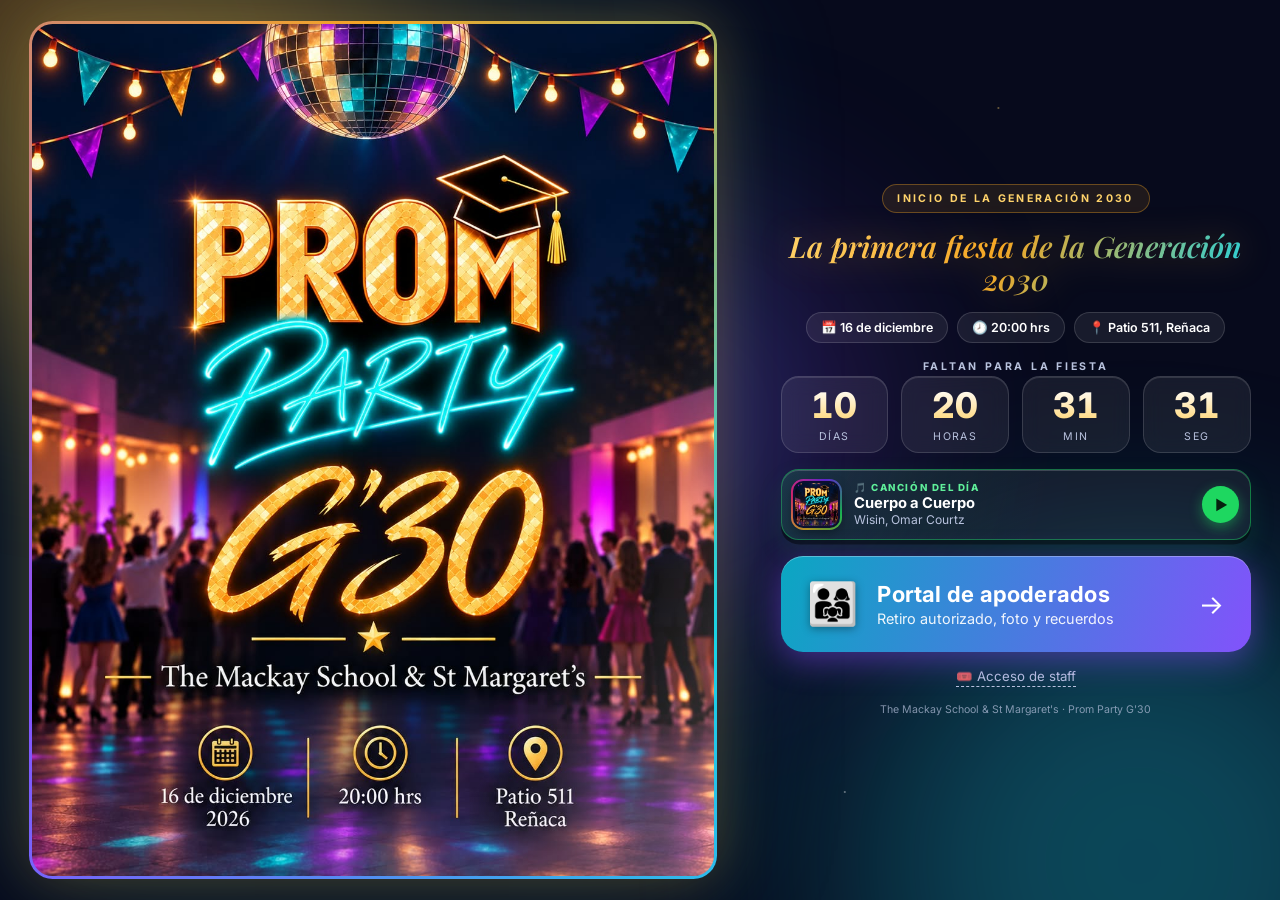
==== commit e9807cb0: "Panel de alumnos: fotos, etiquetas con pulsera, galerias, moderacion y mensajes Co-Authored-By: Clau" ====
--- a/index.html
+++ b/index.html
@@ -476,6 +476,10 @@
   @media (prefers-reduced-motion: reduce) {
     *, *::before, *::after { animation: none !important; transition: none !important; }
   }
+  .botones [hidden] { display: none !important; }
+  /* Panel de alumnos: ocupa todo el ancho, en una fila, bajo el portal de apoderados */
+  .botones #link-alumnos { flex: 1 1 100%; flex-direction: row; align-items: center; gap: .9rem; }
+  .botones #link-alumnos .flecha { display: inline; margin-left: auto; }
 </style>
 </head>
 <body>
@@ -517,6 +521,11 @@
       <a class="btn registro" id="link-portal" target="_blank" rel="noopener">
         <span class="icono">👨‍👩‍👧</span>
         <span><strong>Portal de apoderados</strong><small>Retiro autorizado, foto y recuerdos</small></span>
+        <span class="flecha">→</span>
+      </a>
+      <a class="btn" id="link-alumnos" href="alumnos.html" hidden>
+        <span class="icono">📸</span>
+        <span><strong>Panel de alumnos</strong><small>Sube fotos y etiqueta a tus amigos</small></span>
         <span class="flecha">→</span>
       </a>
       <!-- Ocultos por ahora (solo funciona el registro). Para mostrarlos: quitar "hidden" y poner los links en PROMO. -->
@@ -675,7 +684,7 @@
   if (!document.hidden) {
     try {
       const r = await (await fetch(window.API_URL, { method: "POST", body: JSON.stringify({ accion: "evento", vid: VID }) })).json();
-      if (r && r.ok) { pintarEvento(r.modo); if (r.cada) esperaEvento = r.cada; }
+      if (r && r.ok) { pintarEvento(r.modo); document.getElementById("link-alumnos").hidden = r.alumnos !== true; if (r.cada) esperaEvento = r.cada; }
     } catch (_) {}
   }
   consultando = false;
